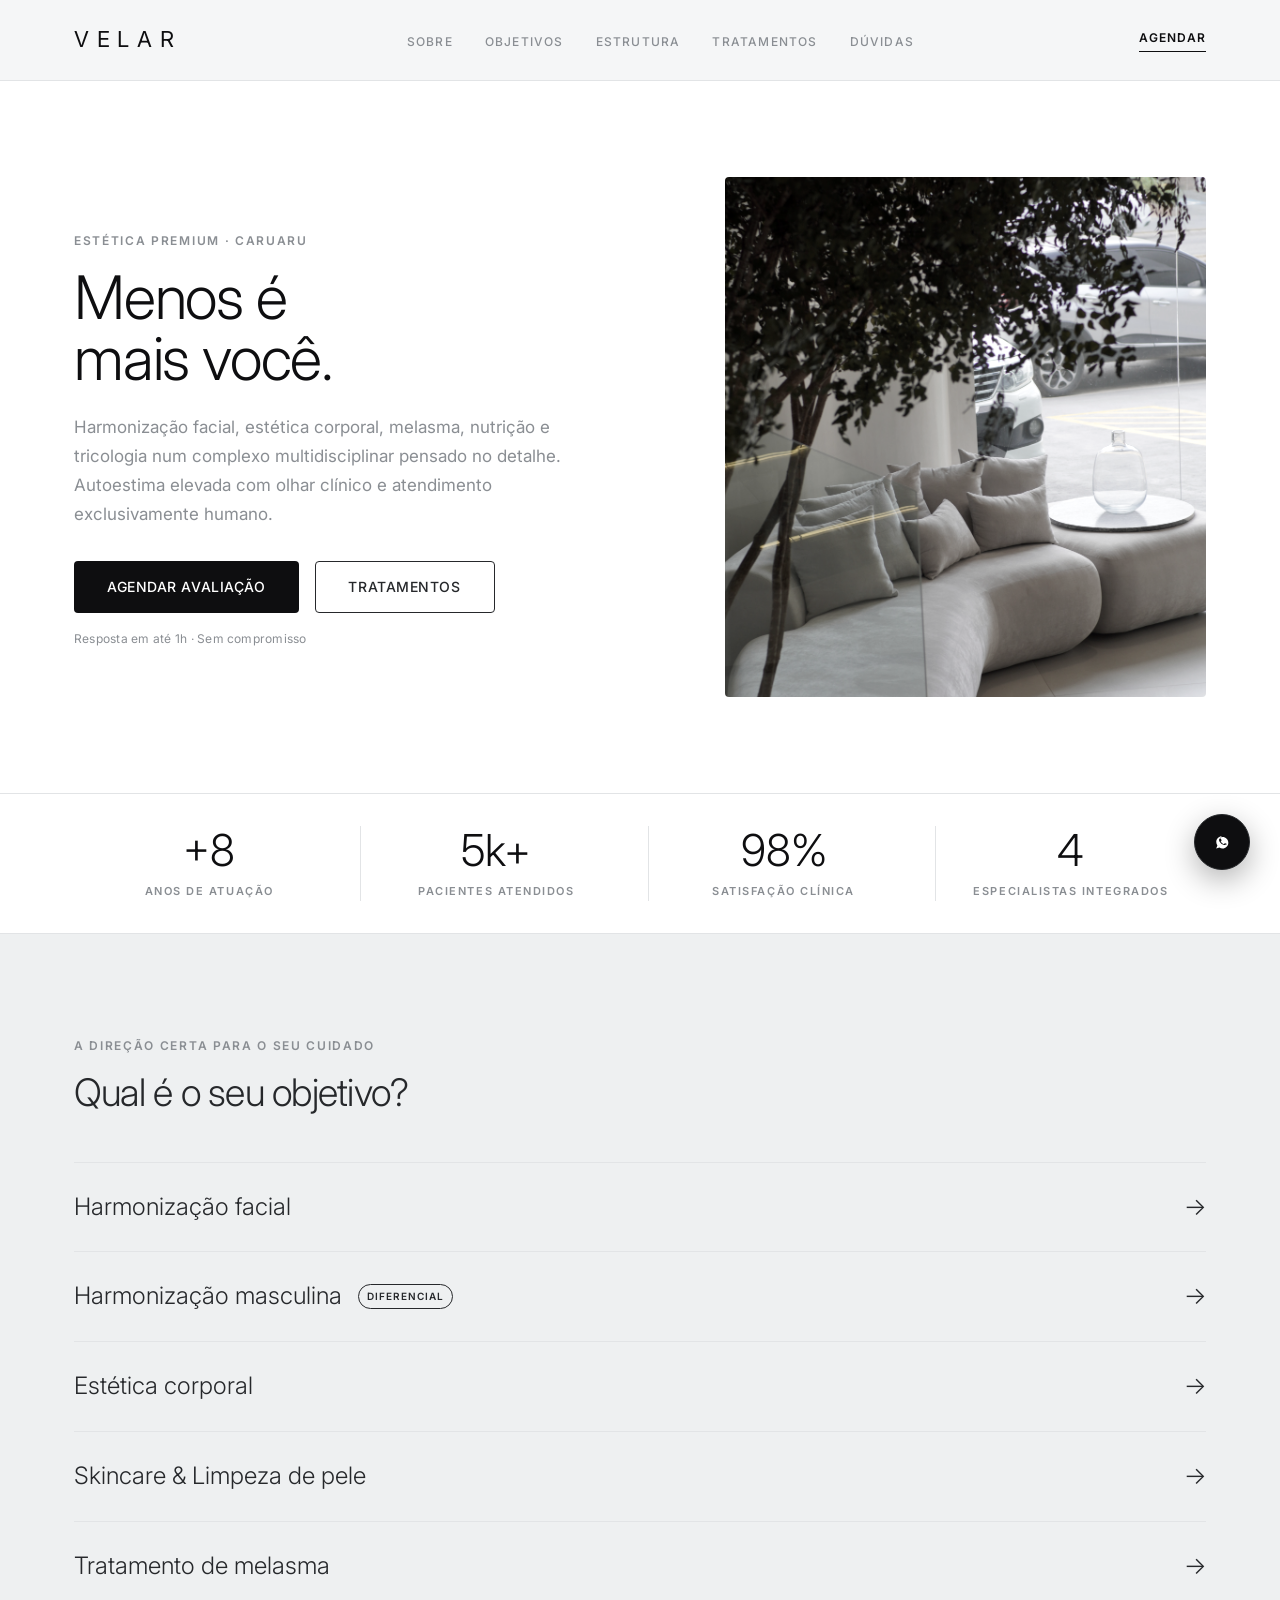
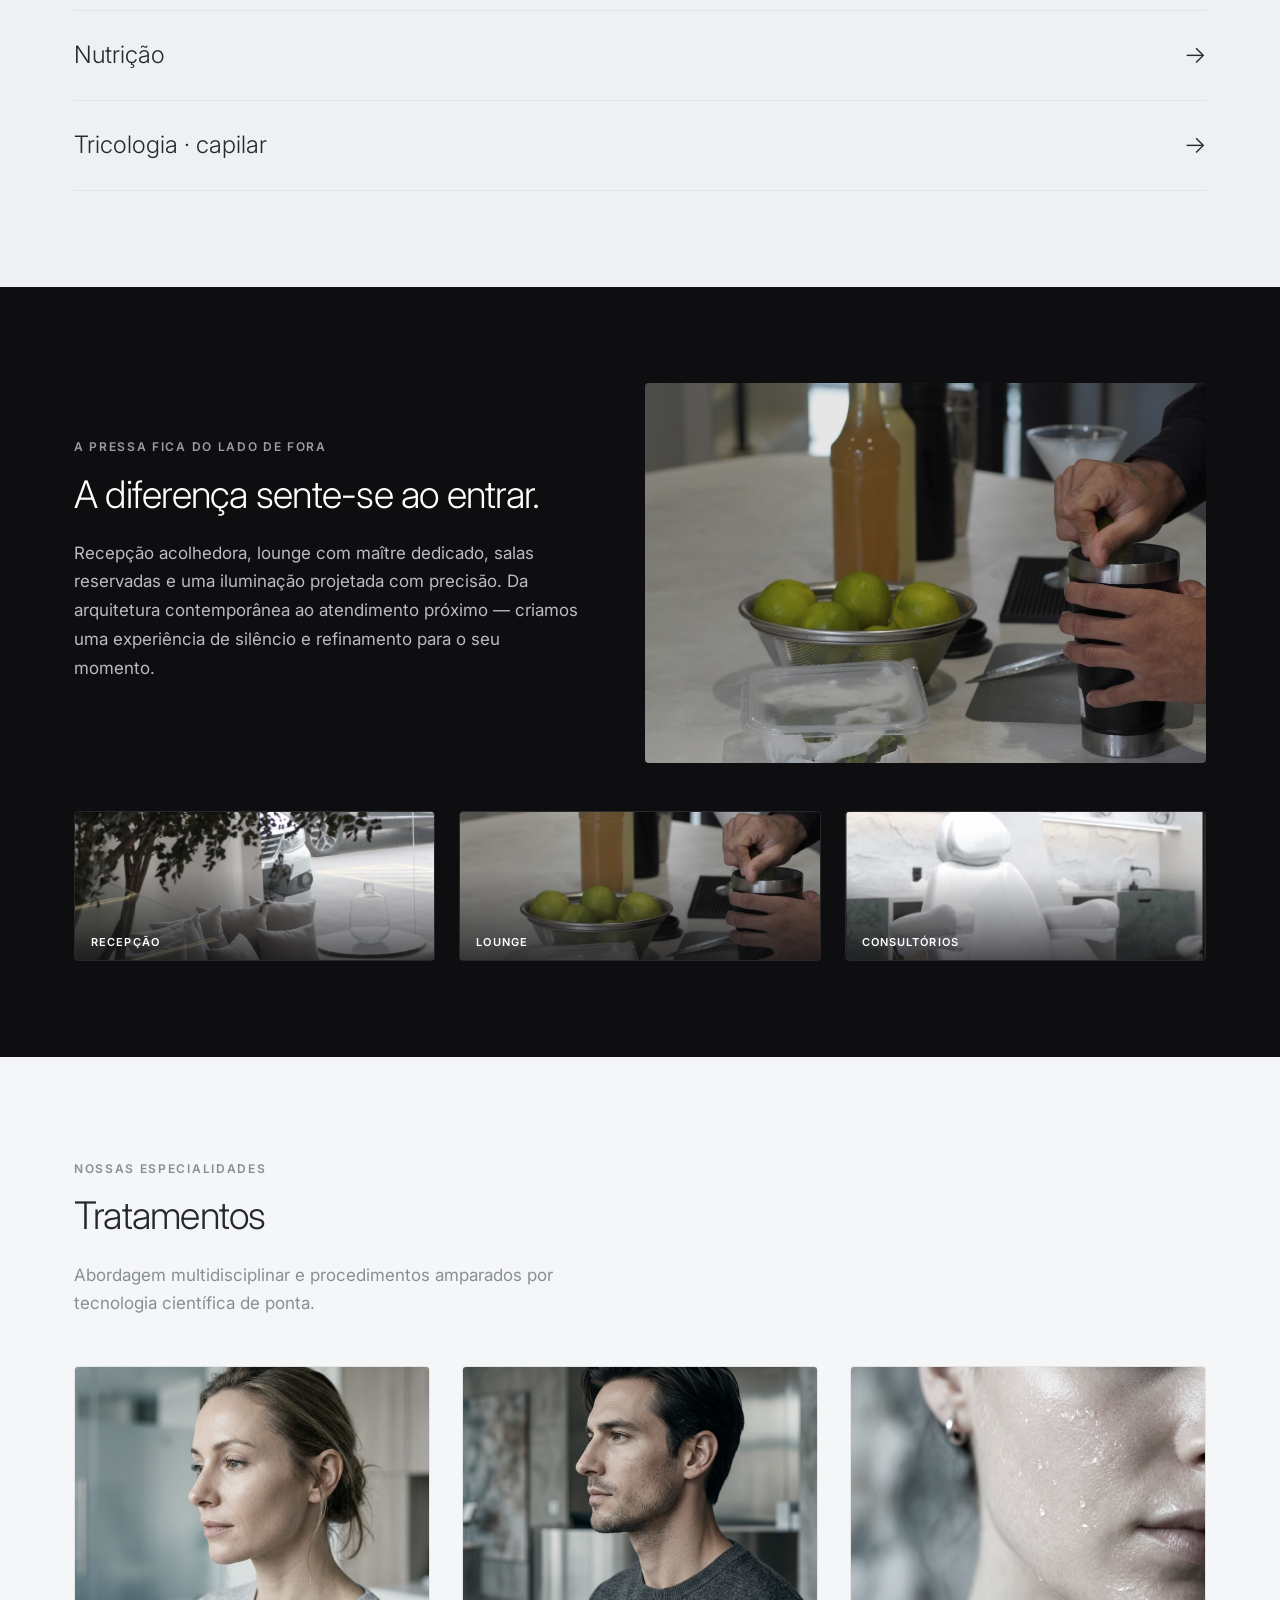
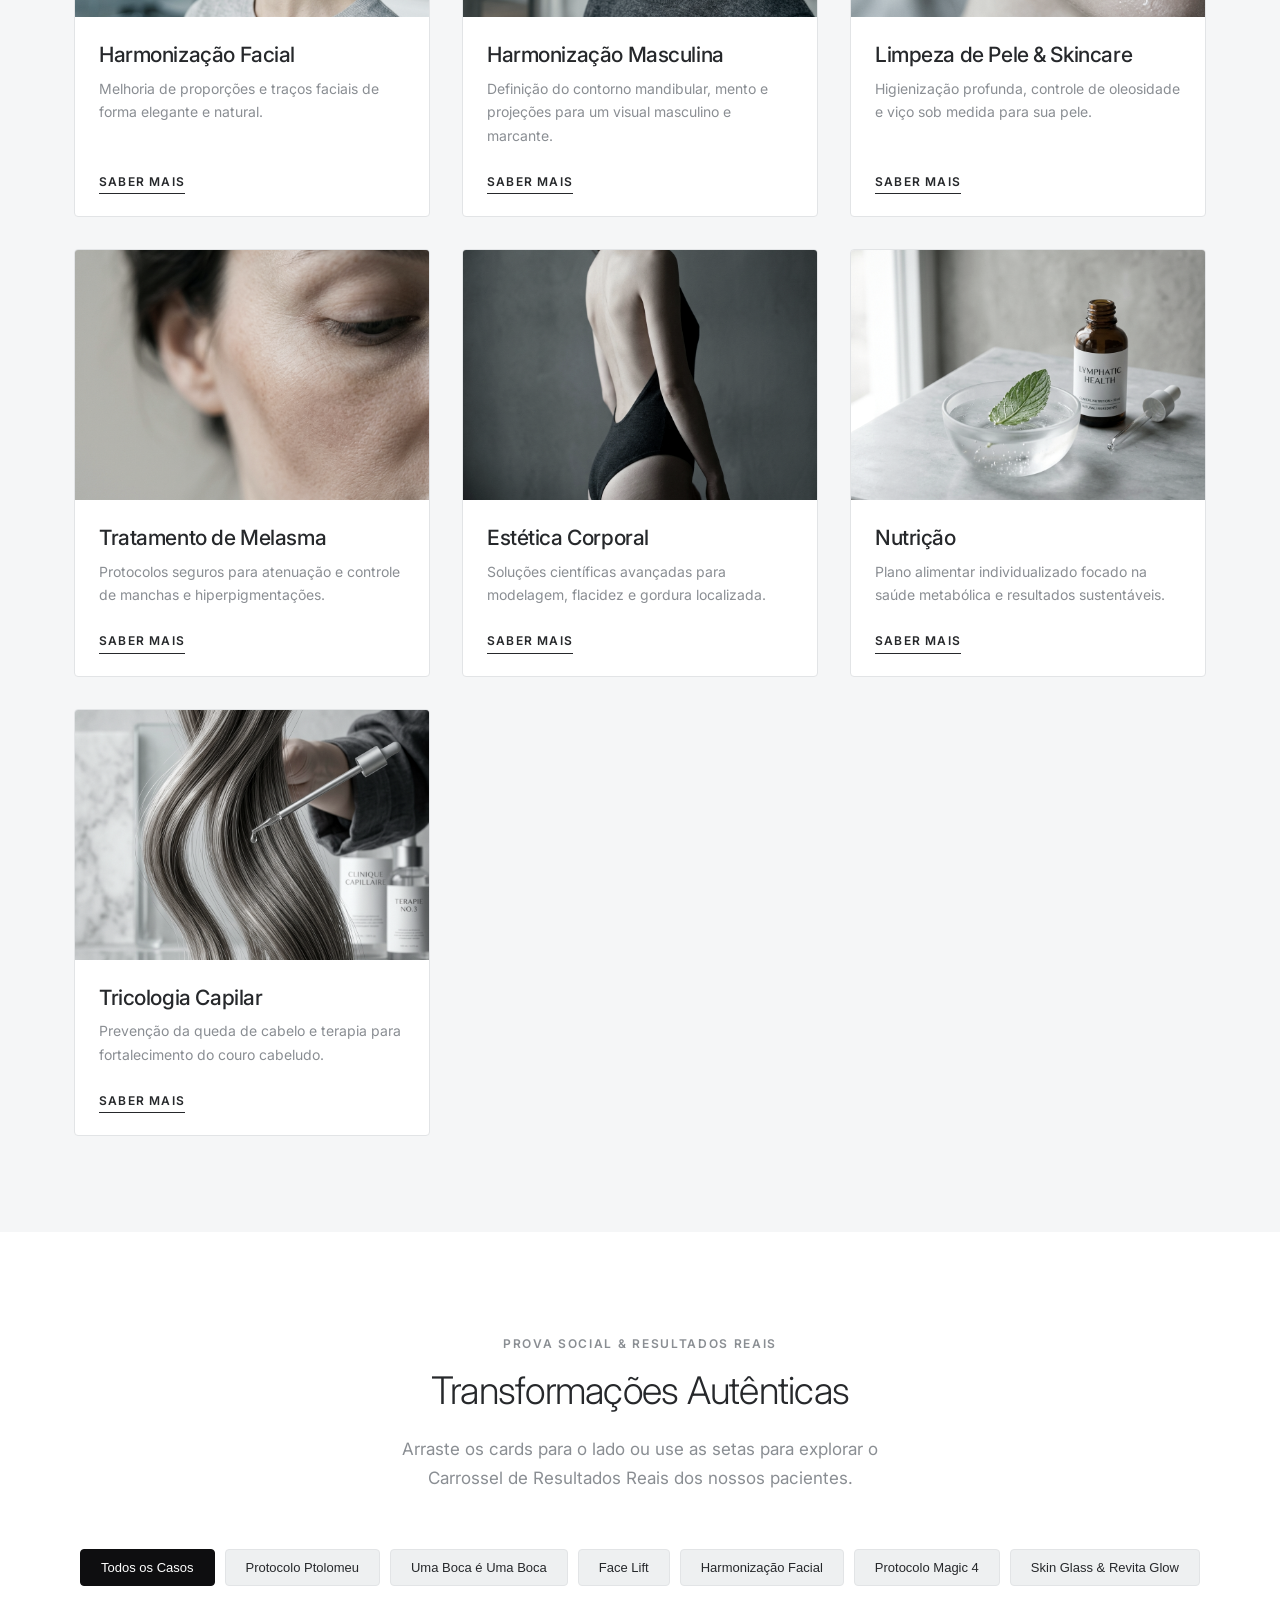
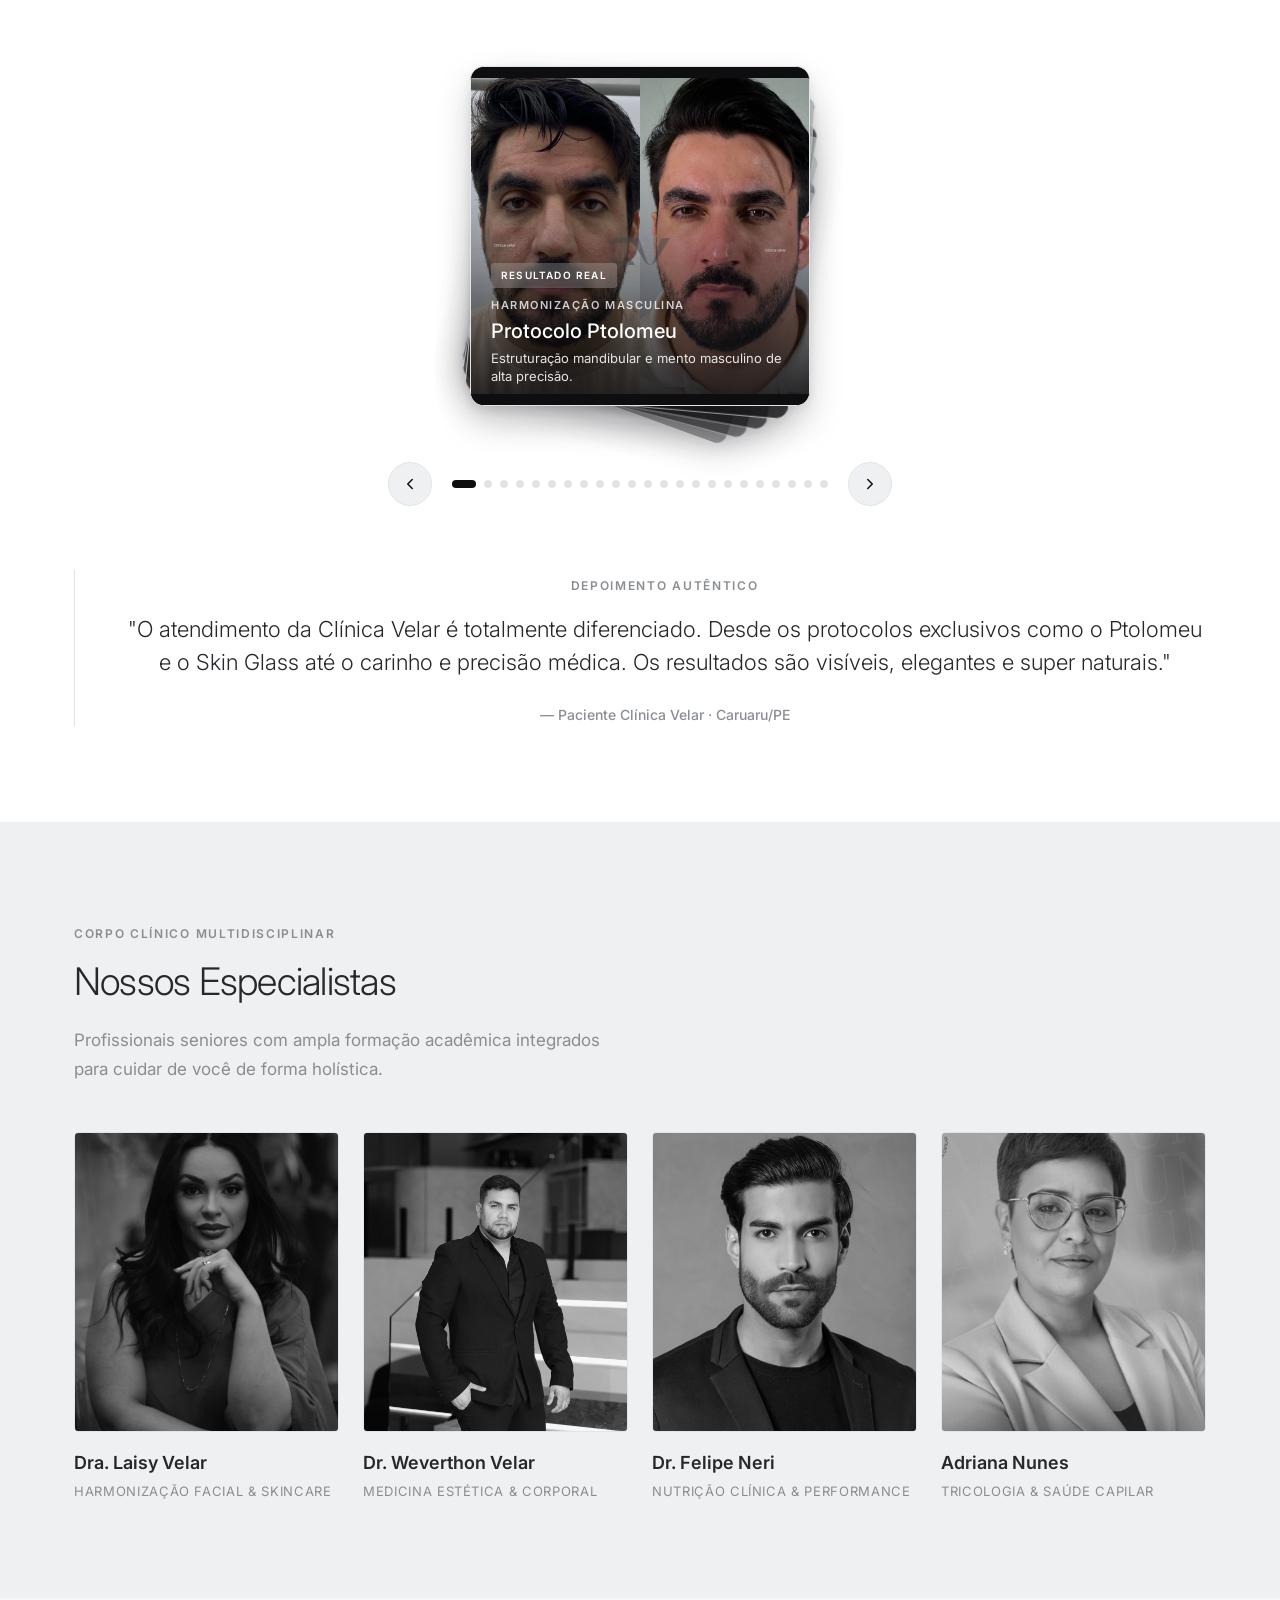
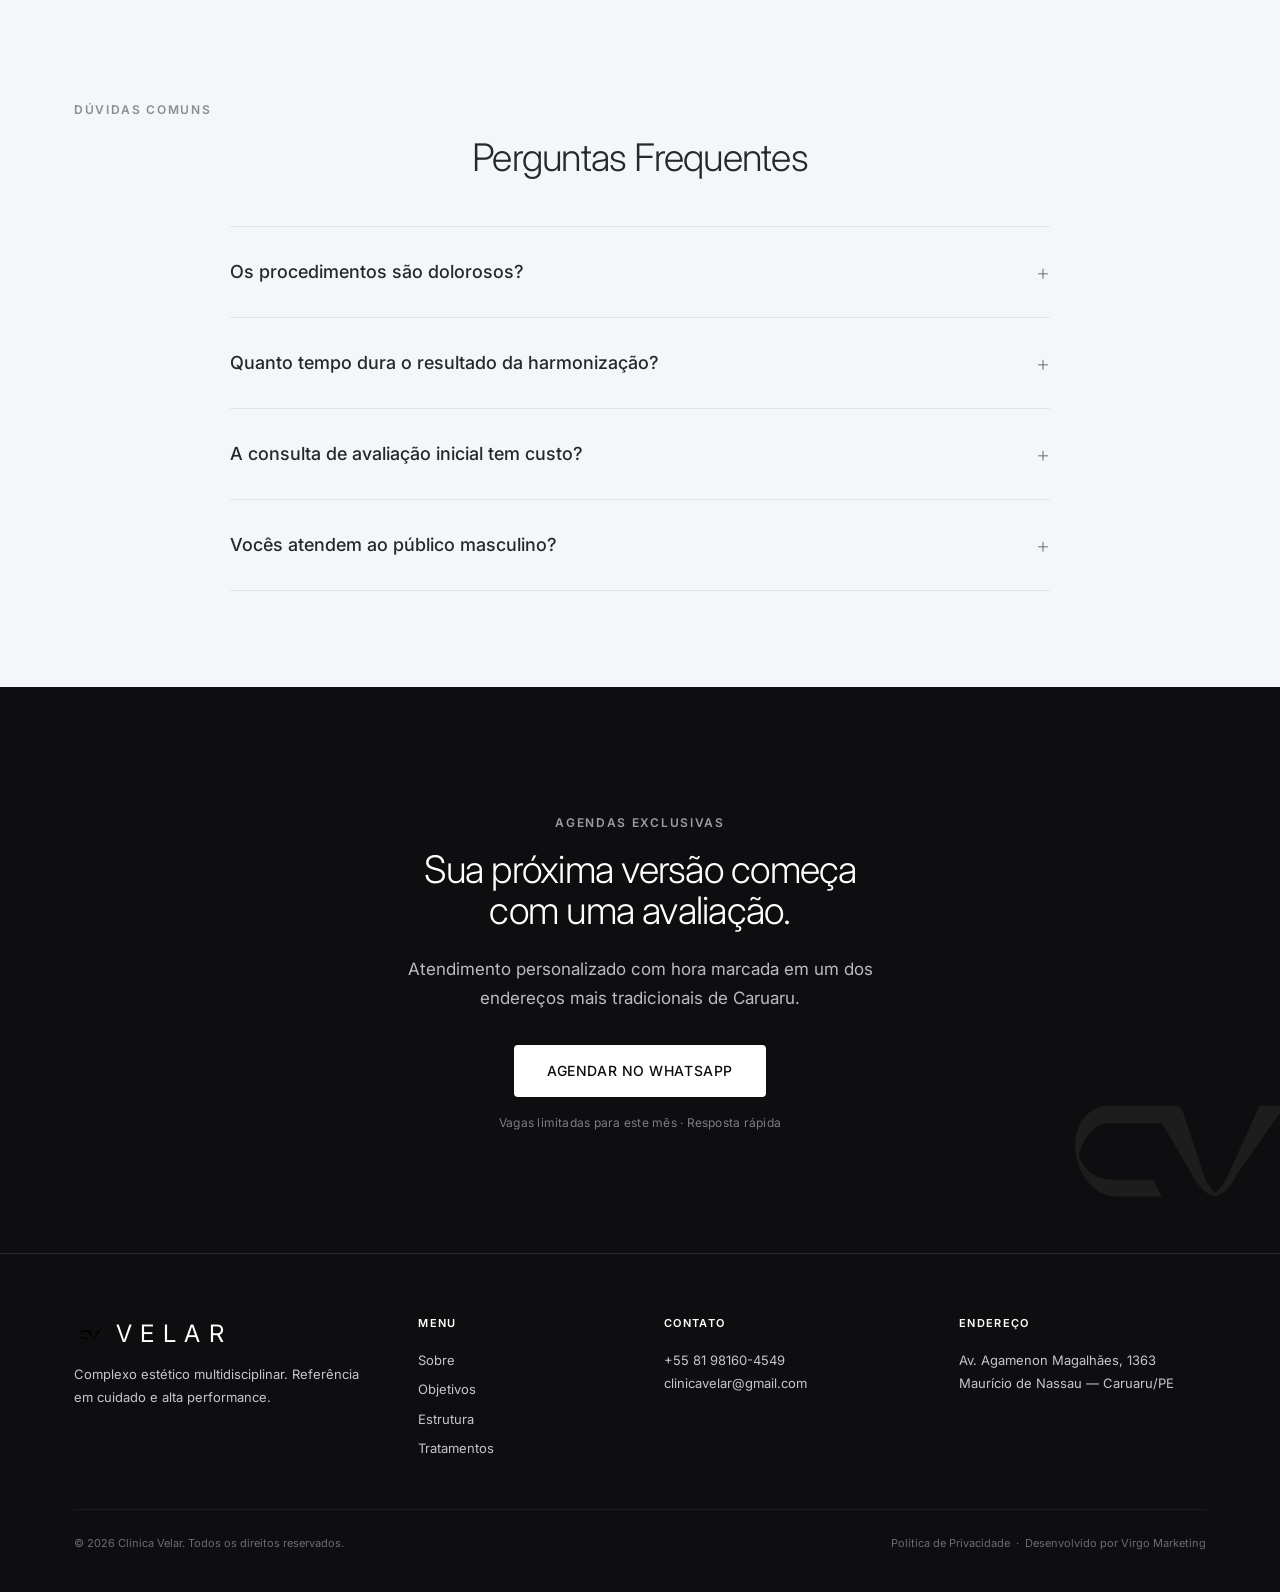
==== index.html @ a6757ad2 "feat: update Ptolomeu procedure images and descriptions Co-authored-by: Eduardo Arruda de Melo <1754" ====
<!DOCTYPE html>
<html lang="pt-BR">
<head>
  <!-- Meta Pixel Code -->
  <script>
    !function(f,b,e,v,n,t,s)
    {if(f.fbq)return;n=f.fbq=function(){n.callMethod?
    n.callMethod.apply(n,arguments):n.queue.push(arguments)};
    if(!f._fbq)f._fbq=n;n.push=n;n.loaded=!0;n.version='2.0';
    n.queue=[];t=b.createElement(e);t.async=!0;
    t.src=v;s=b.getElementsByTagName(e)[0];
    s.parentNode.insertBefore(t,s)}(window, document,'script',
    'https://connect.facebook.net/en_US/fbevents.js');
    fbq('init', '2869797063367041');
    fbq('track', 'PageView');
  </script>
  <noscript><img height="1" width="1" style="display:none"
    src="https://www.facebook.com/tr?id=2869797063367041&ev=PageView&noscript=1"
  /></noscript>
  <!-- End Meta Pixel Code -->
  <meta charset="UTF-8">
  <meta name="viewport" content="width=device-width, initial-scale=1.0">
  <link rel="icon" type="image/png" href="favicon.png">
  
  <!-- SEO Tags -->
  <title>Clínica Velar — Estética Premium em Caruaru/PE</title>
  <meta name="description" content="Complexo estético multidisciplinar de alto padrão em Caruaru. Harmonização facial e masculina, estética corporal, melasma, nutrição e tricologia com atendimento humano e exclusivo.">
  <meta name="keywords" content="Clínica Velar, estética premium Caruaru, harmonização facial Caruaru, harmonização masculina Caruaru, estética corporal, skincare, nutrição, tricologia, Laisy Velar">
  <meta name="author" content="Clínica Velar">
  
  <!-- OpenGraph Tags -->
  <meta property="og:title" content="Clínica Velar — Estética Premium em Caruaru/PE">
  <meta property="og:description" content="Harmonização facial e masculina, estética corporal, melasma, nutrição e tricologia com atendimento humano e exclusivo no coração de Caruaru.">
  <meta property="og:image" content="Assets/Espaco/recepcao.jpg">
  <meta property="og:type" content="website">
  <meta property="og:locale" content="pt_BR">
  
  <!-- Google Fonts & Icons -->
  <link rel="preconnect" href="https://fonts.googleapis.com">
  <link rel="preconnect" href="https://fonts.gstatic.com" crossorigin>
  <link href="https://fonts.googleapis.com/css2?family=Inter:wght@300;400;500;600;700&display=swap" rel="stylesheet">
  
  <!-- Design Tokens -->
  <link rel="stylesheet" href="tokens.css">
  
  <style>
    /* Reset & Base Styles */
    *, *::before, *::after {
      box-sizing: border-box;
      margin: 0;
      padding: 0;
    }
    
    html {
      scroll-behavior: smooth;
      -webkit-font-smoothing: antialiased;
      -moz-osx-font-smoothing: grayscale;
      overflow-x: hidden;
    }
    
    body {
      font-family: var(--velar-font-body);
      background-color: var(--velar-ice);
      color: var(--velar-ink);
      line-height: var(--lh-body);
      font-size: var(--fs-body);
      font-weight: var(--fw-body);
      overflow-x: hidden;
    }
    
    /* Layout Container */
    .container {
      max-width: var(--container);
      margin: 0 auto;
      padding: 0 var(--space-3);
      width: 100%;
    }
    
    /* Section Padding */
    .section {
      padding: var(--section-pad-y) 0;
      position: relative;
    }
    
    .section-dark {
      background-color: var(--velar-black);
      color: var(--velar-mist);
    }
    
    .section-mist {
      background-color: var(--velar-mist);
    }
    
    .section-white {
      background-color: var(--velar-white);
    }
    
    /* Global Elements */
    .eyebrow {
      display: inline-block;
      font-size: var(--fs-label);
      text-transform: uppercase;
      letter-spacing: var(--tracking-label);
      color: var(--velar-gray);
      font-weight: 600;
      margin-bottom: var(--space-2);
    }
    
    .section-dark .eyebrow {
      color: #9a9da0;
    }
    
    .h1, .h2, .h3 {
      font-family: var(--velar-font-display);
      font-weight: var(--fw-h1);
      letter-spacing: -0.02em;
    }
    
    .h1 {
      font-size: var(--fs-h1);
      line-height: var(--lh-h1);
      color: var(--velar-black);
      margin-bottom: var(--space-3);
    }
    
    .h2 {
      font-size: var(--fs-h2);
      line-height: var(--lh-h2);
      color: var(--velar-ink);
      margin-bottom: var(--space-3);
    }
    
    .section-dark .h2 {
      color: var(--velar-white);
    }
    
    .h3 {
      font-size: var(--fs-h3);
      line-height: var(--lh-h3);
      color: var(--velar-ink);
      font-weight: var(--fw-h3);
      margin-bottom: var(--space-1);
    }
    
    .sub {
      color: var(--velar-gray);
      font-size: var(--fs-body);
      max-width: 48ch;
      margin-bottom: var(--space-4);
    }
    
    .section-dark .sub {
      color: #b9bcc0;
    }
    
    /* Buttons */
    .btn {
      display: inline-flex;
      align-items: center;
      justify-content: center;
      padding: 15px var(--space-4);
      height: 52px;
      font-size: 14px;
      font-weight: 500;
      letter-spacing: 0.04em;
      text-transform: uppercase;
      text-decoration: none;
      border-radius: var(--radius);
      border: 1px solid transparent;
      cursor: pointer;
      transition: all var(--dur) var(--ease);
      min-width: 180px;
      max-width: 100%;
    }
    
    .btn-primary {
      background-color: var(--velar-black);
      color: var(--velar-white);
    }
    
    .btn-primary:hover {
      opacity: 0.85;
      background-color: var(--velar-ink);
    }
    
    .btn-secondary {
      background-color: transparent;
      color: var(--velar-ink);
      border-color: var(--velar-ink);
    }
    
    .btn-secondary:hover {
      background-color: var(--velar-ink);
      color: var(--velar-white);
    }
    
    .btn-dark-primary {
      background-color: var(--velar-white);
      color: var(--velar-black);
    }
    
    .btn-dark-primary:hover {
      opacity: 0.9;
    }
    
    .btn-dark-secondary {
      background-color: transparent;
      color: var(--velar-white);
      border-color: var(--velar-white);
    }
    
    .btn-dark-secondary:hover {
      background-color: var(--velar-white);
      color: var(--velar-black);
    }
    
    .btn-group {
      display: flex;
      flex-wrap: wrap;
      gap: var(--space-2);
      margin-bottom: var(--space-2);
    }
    
    .microcopy {
      font-size: 12px;
      color: var(--velar-gray);
      letter-spacing: 0.02em;
    }
    
    .section-dark .microcopy {
      color: #7b7e82;
    }
    
    /* Header Sticky */
    header {
      position: sticky;
      top: 0;
      width: 100%;
      background-color: rgba(245, 246, 247, 0.85);
      backdrop-filter: blur(10px);
      border-bottom: 1px solid var(--velar-line);
      z-index: 100;
      transition: all var(--dur) var(--ease);
    }
    
    .header-container {
      display: flex;
      align-items: center;
      justify-content: space-between;
      height: 80px;
    }
    
    .logo {
      font-family: var(--velar-font-display);
      color: var(--velar-black);
      font-size: 22px;
      font-weight: 400;
      letter-spacing: 0.35em;
      text-decoration: none;
      transition: opacity var(--dur) var(--ease);
    }
    
    .logo:hover {
      opacity: 0.7;
    }
    
    .nav-menu {
      display: flex;
      list-style: none;
      gap: var(--space-4);
    }
    
    .nav-link {
      color: var(--velar-gray);
      text-decoration: none;
      font-size: 12px;
      text-transform: uppercase;
      letter-spacing: 0.1em;
      font-weight: 500;
      transition: color var(--dur) var(--ease);
      position: relative;
      padding: var(--space-1) 0;
    }
    
    .nav-link::after {
      content: '';
      position: absolute;
      bottom: 0;
      left: 0;
      width: 0;
      height: 1px;
      background-color: var(--velar-black);
      transition: width var(--dur) var(--ease);
    }
    
    .nav-link:hover {
      color: var(--velar-black);
    }
    
    .nav-link:hover::after {
      width: 100%;
    }
    
    .header-cta {
      font-size: 12px;
      text-transform: uppercase;
      letter-spacing: 0.08em;
      color: var(--velar-black);
      text-decoration: none;
      border-bottom: 1px solid var(--velar-black);
      padding-bottom: 2px;
      font-weight: 600;
      transition: opacity var(--dur) var(--ease);
    }
    
    .header-cta:hover {
      opacity: 0.7;
    }
    
    /* Burger Button */
    .burger {
      display: none;
      background: none;
      border: none;
      cursor: pointer;
      width: 24px;
      height: 24px;
      position: relative;
      z-index: 101;
    }
    
    .burger-line {
      display: block;
      width: 24px;
      height: 1px;
      background-color: var(--velar-black);
      margin-bottom: 6px;
      transition: all var(--dur) var(--ease);
    }
    
    .burger-line:last-child {
      margin-bottom: 0;
    }
    
    /* Mobile Overlay Menu */
    .mobile-nav {
      position: fixed;
      top: 0;
      right: -100%;
      width: 100%;
      height: 100vh;
      background-color: var(--velar-white);
      z-index: 99;
      display: flex;
      flex-direction: column;
      justify-content: center;
      align-items: center;
      gap: var(--space-4);
      transition: right var(--dur) var(--ease);
      list-style: none;
    }
    
    .mobile-nav.active {
      right: 0;
    }
    
    .mobile-nav .nav-link {
      font-size: 20px;
      color: var(--velar-ink);
    }
    
    /* Hero Section */
    .hero-grid {
      display: grid;
      grid-template-columns: 1.1fr 0.9fr;
      gap: var(--space-6);
      align-items: center;
    }
    
    .hero-image-container {
      position: relative;
      width: 100%;
      height: 520px;
      overflow: hidden;
      border-radius: var(--radius);
    }
    
    .hero-image {
      width: 100%;
      height: 100%;
      object-fit: cover;
      filter: grayscale(40%) contrast(105%);
      transition: transform var(--dur) var(--ease);
    }
    
    .hero-image-container:hover .hero-image {
      transform: scale(1.02);
    }
    
    /* Trust Bar Section */
    .trust-bar {
      padding: var(--space-4) 0;
      border-top: 1px solid var(--velar-line);
      border-bottom: 1px solid var(--velar-line);
    }
    
    .trust-grid {
      display: flex;
      justify-content: space-between;
      align-items: center;
      gap: var(--space-2);
    }
    
    .trust-item {
      flex: 1;
      text-align: center;
      border-left: 1px solid var(--velar-line);
    }
    
    .trust-item:first-child {
      border-left: none;
    }
    
    .trust-number {
      font-family: var(--velar-font-display);
      font-size: 44px;
      font-weight: 300;
      color: var(--velar-black);
      line-height: 1.1;
    }
    
    .trust-label {
      font-size: 11px;
      color: var(--velar-gray);
      text-transform: uppercase;
      letter-spacing: var(--tracking-label);
      margin-top: var(--space-1);
      font-weight: 600;
    }
    
    /* Objectives Section ("Qual é o seu objetivo?") */
    .obj-list {
      margin-top: var(--space-5);
      border-top: 1px solid var(--velar-line);
    }
    
    .obj-item {
      display: flex;
      justify-content: space-between;
      align-items: center;
      padding: var(--space-3) 0;
      border-bottom: 1px solid var(--velar-line);
      text-decoration: none;
      color: var(--velar-ink);
      transition: all var(--dur) var(--ease);
    }
    
    .obj-item:hover {
      padding-left: var(--space-2);
      background-color: rgba(238, 240, 241, 0.4);
    }
    
    .obj-name {
      font-family: var(--velar-font-display);
      font-size: 24px;
      font-weight: 300;
      display: flex;
      align-items: center;
    }
    
    .obj-badge {
      font-family: var(--velar-font-body);
      font-size: 10px;
      font-weight: 600;
      text-transform: uppercase;
      letter-spacing: 0.1em;
      border: 1px solid var(--velar-ink);
      color: var(--velar-ink);
      padding: 3px 8px;
      margin-left: var(--space-2);
      border-radius: 20px;
    }
    
    .obj-arrow {
      font-size: 24px;
      font-weight: 300;
      transition: transform var(--dur) var(--ease);
    }
    
    .obj-item:hover .obj-arrow {
      transform: translateX(10px);
    }
    
    /* Experiência Velar (Dark Section) */
    .exp-grid {
      display: grid;
      grid-template-columns: 0.95fr 1.05fr;
      gap: var(--space-6);
      align-items: center;
      margin-bottom: var(--space-5);
    }
    
    .exp-video-wrapper {
      position: relative;
      width: 100%;
      height: 380px;
      overflow: hidden;
      border-radius: var(--radius);
      background-color: #1a1a1c;
    }
    
    .exp-video {
      width: 100%;
      height: 100%;
      object-fit: cover;
      filter: grayscale(20%) brightness(90%);
    }
    
    .exp-thumbs {
      display: grid;
      grid-template-columns: repeat(3, 1fr);
      gap: var(--space-3);
    }
    
    .exp-thumb-card {
      position: relative;
      height: 150px;
      overflow: hidden;
      border-radius: var(--radius);
      border: 1px solid #26282b;
    }
    
    .exp-thumb-img {
      width: 100%;
      height: 100%;
      object-fit: cover;
      filter: grayscale(40%);
      transition: all var(--dur) var(--ease);
    }
    
    .exp-thumb-card:hover .exp-thumb-img {
      filter: grayscale(0%);
      transform: scale(1.05);
    }
    
    .exp-thumb-title {
      position: absolute;
      bottom: var(--space-1);
      left: var(--space-2);
      font-size: 11px;
      color: var(--velar-white);
      text-transform: uppercase;
      letter-spacing: 0.1em;
      font-weight: 600;
      z-index: 2;
    }
    
    .exp-thumb-card::after {
      content: '';
      position: absolute;
      top: 0;
      left: 0;
      width: 100%;
      height: 100%;
      background: linear-gradient(to top, rgba(14, 14, 16, 0.7) 0%, rgba(14, 14, 16, 0) 60%);
      z-index: 1;
    }
    
    /* Tratamentos Section */
    .treat-grid {
      display: grid;
      grid-template-columns: repeat(3, 1fr);
      gap: var(--space-4);
      margin-top: var(--space-5);
    }
    
    .treat-card {
      background-color: var(--velar-white);
      border: 1px solid var(--velar-line);
      border-radius: var(--radius);
      overflow: hidden;
      display: flex;
      flex-direction: column;
      transition: all var(--dur) var(--ease);
    }
    
    .treat-card:hover {
      transform: translateY(-4px);
      border-color: var(--velar-gray);
      box-shadow: 0 10px 30px rgba(14, 14, 16, 0.03);
    }
    
    .treat-img-wrapper {
      height: 250px;
      overflow: hidden;
      position: relative;
    }
    
    .treat-img {
      width: 100%;
      height: 100%;
      object-fit: cover;
      filter: grayscale(30%) contrast(102%);
      transition: transform var(--dur) var(--ease);
    }
    
    .treat-card:hover .treat-img {
      transform: scale(1.03);
    }
    
    .treat-info {
      padding: var(--space-3);
      display: flex;
      flex-direction: column;
      flex-grow: 1;
    }
    
    .treat-desc {
      font-size: 14px;
      color: var(--velar-gray);
      margin-bottom: var(--space-3);
      flex-grow: 1;
    }
    
    .treat-link {
      font-size: 12px;
      text-transform: uppercase;
      letter-spacing: 0.1em;
      color: var(--velar-ink);
      font-weight: 600;
      text-decoration: none;
      display: inline-flex;
      align-items: center;
      width: fit-content;
      position: relative;
    }
    
    .treat-link::after {
      content: '';
      position: absolute;
      bottom: -2px;
      left: 0;
      width: 100%;
      height: 1px;
      background-color: var(--velar-ink);
      transition: width var(--dur) var(--ease);
    }
    
    .treat-link:hover::after {
      width: 0;
    }
    
    /* Resultados & Prova Section */
    .results-grid {
      display: grid;
      grid-template-columns: 1fr 1fr;
      gap: var(--space-6);
      align-items: center;
    }
    
    .results-comparison {
      display: grid;
      grid-template-columns: 1fr 1fr;
      gap: var(--space-2);
    }
    
    .comparison-box {
      border-radius: var(--radius);
      overflow: hidden;
      height: 280px;
      position: relative;
      border: 1px solid var(--velar-line);
    }
    
    .comparison-img {
      width: 100%;
      height: 100%;
      object-fit: cover;
      filter: grayscale(20%);
    }
    
    .comparison-label {
      position: absolute;
      top: var(--space-2);
      left: var(--space-2);
      background-color: rgba(14, 14, 16, 0.8);
      color: var(--velar-white);
      font-size: 10px;
      font-weight: 600;
      text-transform: uppercase;
      letter-spacing: 0.1em;
      padding: 4px 10px;
      border-radius: 20px;
    }
    
    .testimonial-box {
      border-left: 1px solid var(--velar-line);
      padding-left: var(--space-5);
    }
    
    .quote-text {
      font-family: var(--velar-font-display);
      font-size: 22px;
      font-weight: 300;
      line-height: 1.5;
      color: var(--velar-ink);
      margin-bottom: var(--space-3);
      position: relative;
    }
    
    .quote-author {
      font-size: 14px;
      color: var(--velar-gray);
      font-weight: 500;
    }
    
    /* Equipe Section */
    .team-grid {
      display: grid;
      grid-template-columns: repeat(4, 1fr);
      gap: var(--space-3);
      margin-top: var(--space-5);
    }
    
    .team-card {
      background-color: transparent;
      border-radius: var(--radius);
      overflow: hidden;
      display: flex;
      flex-direction: column;
    }
    
    .team-img-wrapper {
      height: 300px;
      overflow: hidden;
      border-radius: var(--radius);
      border: 1px solid var(--velar-line);
    }
    
    .team-img {
      width: 100%;
      height: 100%;
      object-fit: cover;
      filter: grayscale(100%);
      transition: all var(--dur) var(--ease);
    }
    
    .team-card:hover .team-img {
      filter: grayscale(0%);
      transform: scale(1.02);
    }
    
    .team-name {
      font-family: var(--velar-font-body);
      font-size: 18px;
      font-weight: 600;
      margin-top: var(--space-2);
      margin-bottom: 2px;
      color: var(--velar-ink);
    }
    
    .team-role {
      font-size: 13px;
      color: var(--velar-gray);
      text-transform: uppercase;
      letter-spacing: 0.05em;
    }
    
    /* FAQ Section */
    .faq-container {
      margin-top: var(--space-5);
      max-width: 820px;
      margin-left: auto;
      margin-right: auto;
    }
    
    .faq-item {
      border-top: 1px solid var(--velar-line);
      padding: var(--space-3) 0;
    }
    
    .faq-item:last-child {
      border-bottom: 1px solid var(--velar-line);
    }
    
    .faq-trigger {
      display: flex;
      justify-content: space-between;
      align-items: center;
      width: 100%;
      background: none;
      border: none;
      text-align: left;
      font-family: var(--velar-font-body);
      font-size: 18px;
      font-weight: 500;
      color: var(--velar-ink);
      cursor: pointer;
      padding: var(--space-1) 0;
    }
    
    .faq-icon {
      font-size: 22px;
      font-weight: 300;
      color: var(--velar-gray);
      transition: transform var(--dur) var(--ease);
    }
    
    .faq-content {
      max-height: 0;
      overflow: hidden;
      transition: max-height var(--dur) var(--ease);
    }
    
    .faq-content p {
      padding-top: var(--space-2);
      padding-bottom: var(--space-1);
      font-size: 15px;
      color: var(--velar-gray);
      line-height: 1.6;
    }
    
    .faq-item.active .faq-content {
      max-height: 200px; /* Suficiente para o texto */
    }
    
    .faq-item.active .faq-icon {
      transform: rotate(45deg);
    }
    
    /* Final CTA Section */
    .cta-final {
      text-align: center;
      padding: 120px 0;
    }
    
    .cta-final .h2 {
      max-width: 20ch;
      margin-left: auto;
      margin-right: auto;
    }
    
    .cta-final .sub {
      margin-left: auto;
      margin-right: auto;
      margin-bottom: var(--space-4);
    }
    
    /* Footer Section */
    footer {
      background-color: var(--velar-black);
      color: #9a9da0;
      border-top: 1px solid #26282b;
      padding: 60px 0 40px;
    }
    
    .footer-grid {
      display: grid;
      grid-template-columns: 1.2fr 0.8fr 1fr 1fr;
      gap: var(--space-5);
      margin-bottom: var(--space-5);
    }
    
    .footer-col h5 {
      color: var(--velar-white);
      font-size: 11px;
      text-transform: uppercase;
      letter-spacing: 0.12em;
      margin-bottom: var(--space-2);
      font-weight: 600;
    }
    
    .footer-col p {
      font-size: 13px;
      line-height: 1.8;
      color: #c4c7ca;
    }
    
    .footer-logo {
      color: var(--velar-white);
      font-size: 24px;
      letter-spacing: 0.35em;
      text-decoration: none;
      display: flex;
      align-items: center;
      gap: 10px;
      margin-bottom: var(--space-1);
    }

    .footer-logo .velar-symbol {
      width: 32px;
      height: 32px;
      flex-shrink: 0;
      opacity: 0.9;
    }

    .cta-final {
      position: relative;
      overflow: hidden;
    }

    .cta-symbol-bg {
      position: absolute;
      right: -60px;
      bottom: -60px;
      width: 320px;
      height: 320px;
      opacity: 0.06;
      pointer-events: none;
      user-select: none;
    }

    @media (max-width: 600px) {
      .cta-symbol-bg {
        width: 200px;
        height: 200px;
        right: -40px;
        bottom: -40px;
      }
    }
    
    .footer-bottom {
      border-top: 1px solid #1c1d1f;
      padding-top: var(--space-3);
      display: flex;
      justify-content: space-between;
      align-items: center;
      font-size: 11px;
      color: #6a6d71;
    }
    
    /* Floating WhatsApp Button */
    .wa-float {
      position: fixed;
      right: 30px;
      bottom: 30px;
      width: 56px;
      height: 56px;
      background-color: var(--velar-black);
      color: var(--velar-white);
      border-radius: 50%;
      display: flex;
      align-items: center;
      justify-content: center;
      text-decoration: none;
      box-shadow: 0 10px 30px rgba(0, 0, 0, 0.3);
      z-index: 90;
      transition: all var(--dur) var(--ease);
      border: 1px solid #26282b;
    }
    
    .wa-float:hover {
      transform: translateY(-5px);
      background-color: #26282b;
    }
    
    .wa-float svg {
      width: 24px;
      height: 24px;
      fill: currentColor;
    }
    
    /* Responsive Media Queries */
    @media (max-width: 992px) {
      .hero-grid {
        grid-template-columns: 1fr;
        gap: var(--space-4);
      }
      .hero-image-container {
        height: 380px;
      }
      .treat-grid {
        grid-template-columns: repeat(2, 1fr);
      }
      .team-grid {
        grid-template-columns: repeat(2, 1fr);
      }
      .footer-grid {
        grid-template-columns: repeat(2, 1fr);
      }
    }
    
    @media (max-width: 768px) {
      .nav-menu, .header-cta {
        display: none;
      }
      
      .burger {
        display: block;
      }
      
      .header-container {
        height: 70px;
      }
      
      .trust-grid {
        flex-wrap: wrap;
        gap: var(--space-3) 0;
      }
      
      .trust-item {
        flex: none;
        width: 50%;
      }
      
      .trust-item:nth-child(2n+1) {
        border-left: none;
      }
      
      .obj-name {
        font-size: 18px;
      }
      
      .exp-grid {
        grid-template-columns: 1fr;
        gap: var(--space-4);
      }
      
      .exp-video-wrapper {
        height: 280px;
      }
      
      .treat-grid {
        grid-template-columns: 1fr;
      }
      
      .results-grid {
        grid-template-columns: 1fr;
        gap: var(--space-5);
      }
      
      .testimonial-box {
        border-left: none;
        border-top: 1px solid var(--velar-line);
        padding-left: 0;
        padding-top: var(--space-4);
      }
      
      .team-grid {
        grid-template-columns: 1fr;
      }
      
      .footer-grid {
        grid-template-columns: 1fr;
        gap: var(--space-4);
      }
      
      .footer-bottom {
        flex-direction: column;
        gap: var(--space-2);
        text-align: center;
      }

      /* Deck carousel mobile */
      .result-filter-bar {
        gap: 8px;
      }

      .result-filter-btn {
        padding: 8px 14px;
        font-size: 12px;
      }

      .btn-group {
        flex-direction: column;
        align-items: stretch;
      }

      .btn {
        min-width: unset;
        width: 100%;
        text-align: center;
      }
    }
  </style>

  <!-- Google tag (gtag.js) -->
  <script async src="https://www.googletagmanager.com/gtag/js?id=AW-18052134819"></script>
  <script>
    window.dataLayer = window.dataLayer || [];
    function gtag(){dataLayer.push(arguments);}
    gtag('js', new Date());
    gtag('config', 'AW-18052134819');
  </script>

  <!-- Conversão: clique em qualquer link do WhatsApp -->
  <script>
    document.addEventListener('click', function (e) {
      var link = e.target.closest('a[href*="wa.me"]');
      if (link) {
        gtag('event', 'conversion', {
          'send_to': 'AW-18052134819/zp0jCLnZmtQcEKPv9p9D'
        });
      }
    });
  </script>
</head>
<body>

  <!-- HEADER -->
  <header>
    <div class="container header-container">
      <a href="#" class="logo">VELAR</a>
      
      <ul class="nav-menu">
        <li><a href="#sobre" class="nav-link">Sobre</a></li>
        <li><a href="#objetivos" class="nav-link">Objetivos</a></li>
        <li><a href="#experiencia" class="nav-link">Estrutura</a></li>
        <li><a href="#tratamentos" class="nav-link">Tratamentos</a></li>
        <li><a href="#faq" class="nav-link">Dúvidas</a></li>
      </ul>
      
      <a href="https://wa.me/5581981604549?text=Ol%C3%A1!%20Quero%20agendar%20uma%20avalia%C3%A7%C3%A3o%20geral" target="_blank" class="header-cta" id="header-cta-btn">Agendar</a>
      
      <button class="burger" aria-label="Menu" id="burger-btn">
        <span class="burger-line"></span>
        <span class="burger-line"></span>
        <span class="burger-line"></span>
      </button>
    </div>
  </header>
  
  <!-- MOBILE NAV OVERLAY -->
  <ul class="mobile-nav" id="mobile-nav-menu">
    <li><a href="#sobre" class="nav-link">Sobre</a></li>
    <li><a href="#objetivos" class="nav-link">Objetivos</a></li>
    <li><a href="#experiencia" class="nav-link">Estrutura</a></li>
    <li><a href="#tratamentos" class="nav-link">Tratamentos</a></li>
    <li><a href="#faq" class="nav-link">Dúvidas</a></li>
    <li><a href="https://wa.me/5581981604549?text=Ol%C3%A1!%20Quero%20agendar%20uma%20avalia%C3%A7%C3%A3o%20geral" target="_blank" class="btn btn-primary" style="margin-top: 20px;">Agendar Avaliação</a></li>
  </ul>

  <!-- 1. HERO -->
  <section class="section section-white" id="sobre">
    <div class="container hero-grid">
      <div>
        <span class="eyebrow">Estética Premium · Caruaru</span>
        <h1 class="h1">Menos é<br>mais você.</h1>
        <p class="sub">Harmonização facial, estética corporal, melasma, nutrição e tricologia num complexo multidisciplinar pensado no detalhe. Autoestima elevada com olhar clínico e atendimento exclusivamente humano.</p>
        
        <div class="btn-group">
          <a href="https://wa.me/5581981604549?text=Ol%C3%A1!%20Quero%20agendar%20uma%20avalia%C3%A7%C3%A3o%20na%20Cl%C3%ADnica%20Velar" target="_blank" class="btn btn-primary" id="hero-primary-cta">Agendar Avaliação</a>
          <a href="#tratamentos" class="btn btn-secondary">Tratamentos</a>
        </div>
        <div class="microcopy">Resposta em até 1h · Sem compromisso</div>
      </div>
      
      <div class="hero-image-container">
        <img src="Assets/Espaco/recepcao.jpg" alt="Recepção sofisticada da Clínica Velar com iluminação suave e design minimalista" class="hero-image" loading="eager">
      </div>
    </div>
  </section>

  <!-- 2. TRUST BAR -->
  <section class="trust-bar section-white">
    <div class="container trust-grid">
      <div class="trust-item">
        <div class="trust-number">+8</div>
        <div class="trust-label">Anos de atuação</div>
      </div>
      <div class="trust-item">
        <div class="trust-number">5k+</div>
        <div class="trust-label">Pacientes atendidos</div>
      </div>
      <div class="trust-item">
        <div class="trust-number">98%</div>
        <div class="trust-label">Satisfação clínica</div>
      </div>
      <div class="trust-item">
        <div class="trust-number">4</div>
        <div class="trust-label">Especialistas integrados</div>
      </div>
    </div>
  </section>

  <!-- 3. OBJETIVOS (LISTA INTERATIVA) -->
  <section class="section section-mist" id="objetivos">
    <div class="container">
      <span class="eyebrow">A direção certa para o seu cuidado</span>
      <h2 class="h2">Qual é o seu objetivo?</h2>
      
      <div class="obj-list">
        <a href="harmonizacao-facial.html" class="obj-item" id="obj-fac">
          <span class="obj-name">Harmonização facial</span>
          <span class="obj-arrow">→</span>
        </a>
        
        <a href="harmonizacao-facial-masculina.html" class="obj-item" id="obj-masc">
          <span class="obj-name">Harmonização masculina <span class="obj-badge">Diferencial</span></span>
          <span class="obj-arrow">→</span>
        </a>
        
        <a href="estetica-corporal.html" class="obj-item" id="obj-corp">
          <span class="obj-name">Estética corporal</span>
          <span class="obj-arrow">→</span>
        </a>
        
        <a href="skincare-limpeza-de-pele.html" class="obj-item" id="obj-skin">
          <span class="obj-name">Skincare & Limpeza de pele</span>
          <span class="obj-arrow">→</span>
        </a>

        <a href="tratamento-de-melasma.html" class="obj-item" id="obj-melasma">
          <span class="obj-name">Tratamento de melasma</span>
          <span class="obj-arrow">→</span>
        </a>
        
        <a href="nutricao.html" class="obj-item" id="obj-nutr">
          <span class="obj-name">Nutrição</span>
          <span class="obj-arrow">→</span>
        </a>
        
        <a href="tricologia-tratamento-capilar.html" class="obj-item" id="obj-trico">
          <span class="obj-name">Tricologia · capilar</span>
          <span class="obj-arrow">→</span>
        </a>
      </div>
    </div>
  </section>

  <!-- 4. EXPERIÊNCIA VELAR -->
  <section class="section section-dark" id="experiencia">
    <div class="container">
      <div class="exp-grid">
        <div>
          <span class="eyebrow">A pressa fica do lado de fora</span>
          <h2 class="h2">A diferença sente-se ao entrar.</h2>
          <p class="sub">Recepção acolhedora, lounge com maître dedicado, salas reservadas e uma iluminação projetada com precisão. Da arquitetura contemporânea ao atendimento próximo — criamos uma experiência de silêncio e refinamento para o seu momento.</p>
        </div>
        
        <div class="exp-video-wrapper">
          <video autoplay muted loop playsinline preload="metadata" poster="Assets/Espaco/lounge.jpg" class="exp-video">
            <source src="Assets/Video/experiencia.mp4" type="video/mp4">
            Seu navegador não suporta vídeos HTML5.
          </video>
        </div>
      </div>
      
      <div class="exp-thumbs">
        <div class="exp-thumb-card">
          <img src="Assets/Espaco/recepcao.jpg" alt="Recepção da clínica Velar" class="exp-thumb-img" loading="lazy">
          <span class="exp-thumb-title">Recepção</span>
        </div>
        <div class="exp-thumb-card">
          <img src="Assets/Espaco/lounge.jpg" alt="Lounge de espera da clínica Velar" class="exp-thumb-img" loading="lazy">
          <span class="exp-thumb-title">Lounge</span>
        </div>
        <div class="exp-thumb-card">
          <img src="Assets/Espaco/salas_de_consulta.png" alt="Salas de atendimento da clínica Velar" class="exp-thumb-img" loading="lazy">
          <span class="exp-thumb-title">Consultórios</span>
        </div>
      </div>
    </div>
  </section>

  <!-- 5. TRATAMENTOS -->
  <section class="section section-ice" id="tratamentos">
    <div class="container">
      <span class="eyebrow">Nossas especialidades</span>
      <h2 class="h2">Tratamentos</h2>
      <p class="sub">Abordagem multidisciplinar e procedimentos amparados por tecnologia científica de ponta.</p>
      
      <div class="treat-grid">
        <!-- 1 -->
        <div class="treat-card">
          <div class="treat-img-wrapper">
            <img src="Assets/Tratamentos/harmonizacao_facial.png" alt="Tratamento de Harmonização Facial na Clínica Velar" class="treat-img" loading="lazy">
          </div>
          <div class="treat-info">
            <h3 class="h3">Harmonização Facial</h3>
            <p class="treat-desc">Melhoria de proporções e traços faciais de forma elegante e natural.</p>
            <a href="harmonizacao-facial.html" class="treat-link" id="treat-fac-link">Saber mais</a>
          </div>
        </div>
        <!-- 2 -->
        <div class="treat-card">
          <div class="treat-img-wrapper">
            <img src="Assets/Tratamentos/harmonizacao_masculina.png" alt="Tratamento de Harmonização Masculina na Clínica Velar" class="treat-img" loading="lazy">
          </div>
          <div class="treat-info">
            <h3 class="h3">Harmonização Masculina</h3>
            <p class="treat-desc">Definição do contorno mandibular, mento e projeções para um visual masculino e marcante.</p>
            <a href="harmonizacao-facial-masculina.html" class="treat-link" id="treat-masc-link">Saber mais</a>
          </div>
        </div>
        <!-- 3 -->
        <div class="treat-card">
          <div class="treat-img-wrapper">
            <img src="Assets/Tratamentos/skincare_melasma.png" alt="Limpeza de pele e Skincare na Clínica Velar" class="treat-img" loading="lazy">
          </div>
          <div class="treat-info">
            <h3 class="h3">Limpeza de Pele & Skincare</h3>
            <p class="treat-desc">Higienização profunda, controle de oleosidade e viço sob medida para sua pele.</p>
            <a href="skincare-limpeza-de-pele.html" class="treat-link" id="treat-skin-link">Saber mais</a>
          </div>
        </div>
        <!-- 4 -->
        <div class="treat-card">
          <div class="treat-img-wrapper">
            <img src="Assets/Tratamentos/melasma.png" alt="Tratamento de Melasma na Clínica Velar" class="treat-img" loading="lazy">
          </div>
          <div class="treat-info">
            <h3 class="h3">Tratamento de Melasma</h3>
            <p class="treat-desc">Protocolos seguros para atenuação e controle de manchas e hiperpigmentações.</p>
            <a href="tratamento-de-melasma.html" class="treat-link" id="treat-melasma-link">Saber mais</a>
          </div>
        </div>
        <!-- 5 -->
        <div class="treat-card">
          <div class="treat-img-wrapper">
            <img src="Assets/Tratamentos/estetica_corporal.png" alt="Tratamento de Estética Corporal na Clínica Velar" class="treat-img" loading="lazy">
          </div>
          <div class="treat-info">
            <h3 class="h3">Estética Corporal</h3>
            <p class="treat-desc">Soluções científicas avançadas para modelagem, flacidez e gordura localizada.</p>
            <a href="estetica-corporal.html" class="treat-link" id="treat-corp-link">Saber mais</a>
          </div>
        </div>
        <!-- 6 -->
        <div class="treat-card">
          <div class="treat-img-wrapper">
            <img src="Assets/Tratamentos/nutricao.png" alt="Acompanhamento de Nutrição Clínica na Clínica Velar" class="treat-img" loading="lazy">
          </div>
          <div class="treat-info">
            <h3 class="h3">Nutrição</h3>
            <p class="treat-desc">Plano alimentar individualizado focado na saúde metabólica e resultados sustentáveis.</p>
            <a href="nutricao.html" class="treat-link" id="treat-nutr-link">Saber mais</a>
          </div>
        </div>
        <!-- 7 -->
        <div class="treat-card">
          <div class="treat-img-wrapper">
            <img src="Assets/Tratamentos/tricologia.png" alt="Tratamento de Tricologia e Saúde Capilar na Clínica Velar" class="treat-img" loading="lazy">
          </div>
          <div class="treat-info">
            <h3 class="h3">Tricologia Capilar</h3>
            <p class="treat-desc">Prevenção da queda de cabelo e terapia para fortalecimento do couro cabeludo.</p>
            <a href="tricologia-tratamento-capilar.html" class="treat-link" id="treat-trico-link">Saber mais</a>
          </div>
        </div>
      </div>
    </div>
  </section>

  <!-- 6. RESULTADOS REAIS & CASOS CLÍNICOS (CARROSSEL DE BARALHO) -->
  <section class="section section-white" id="resultados" style="overflow: hidden;">
    <div class="container deck-section-container">
      <div style="text-align: center; max-width: 800px; margin: 0 auto;">
        <span class="eyebrow">Prova Social & Resultados Reais</span>
        <h2 class="h2">Transformações Autênticas</h2>
        <p class="sub">Arraste os cards para o lado ou use as setas para explorar o Carrossel de Resultados Reais dos nossos pacientes.</p>
      </div>
      
      <!-- Filter Bar -->
      <div class="result-filter-bar" id="deck-filter-bar">
        <button class="result-filter-btn active" data-filter="all">Todos os Casos</button>
        <button class="result-filter-btn" data-filter="ptolomeu">Protocolo Ptolomeu</button>
        <button class="result-filter-btn" data-filter="labial">Uma Boca é Uma Boca</button>
        <button class="result-filter-btn" data-filter="facelift">Face Lift</button>
        <button class="result-filter-btn" data-filter="harmonizacao">Harmonização Facial</button>
        <button class="result-filter-btn" data-filter="magic4">Protocolo Magic 4</button>
        <button class="result-filter-btn" data-filter="skinglass">Skin Glass & Revita Glow</button>
      </div>

      <!-- Deck Carousel Container -->
      <div class="deck-wrapper" id="deck-wrapper">
        <!-- Dynamic Cards rendered by JS -->
      </div>

      <!-- Deck Navigation Controls -->
      <div class="deck-controls">
        <button type="button" class="deck-nav-btn" id="deck-prev-btn" aria-label="Anterior">
          <svg width="18" height="18" viewBox="0 0 24 24" fill="none" stroke="currentColor" stroke-width="2" stroke-linecap="round" stroke-linejoin="round"><path d="m15 18-6-6 6-6"/></svg>
        </button>
        <div class="deck-dots" id="deck-dots">
          <!-- Dots rendered by JS -->
        </div>
        <button type="button" class="deck-nav-btn" id="deck-next-btn" aria-label="Próximo">
          <svg width="18" height="18" viewBox="0 0 24 24" fill="none" stroke="currentColor" stroke-width="2" stroke-linecap="round" stroke-linejoin="round"><path d="m9 18 6-6-6-6"/></svg>
        </button>
      </div>

      <!-- Testimonial Banner -->
      <div class="testimonial-box" style="margin-top: var(--space-6); width: 100%;">
        <span class="eyebrow">Depoimento Autêntico</span>
        <p class="quote-text">"O atendimento da Clínica Velar é totalmente diferenciado. Desde os protocolos exclusivos como o Ptolomeu e o Skin Glass até o carinho e precisão médica. Os resultados são visíveis, elegantes e super naturais."</p>
        <div class="quote-author">— Paciente Clínica Velar · Caruaru/PE</div>
      </div>
    </div>
  </section>

  <!-- 7. EQUIPE (ESPECIALISTAS) -->
  <section class="section section-mist" id="equipe">
    <div class="container">
      <span class="eyebrow">Corpo clínico multidisciplinar</span>
      <h2 class="h2">Nossos Especialistas</h2>
      <p class="sub">Profissionais seniores com ampla formação acadêmica integrados para cuidar de você de forma holística.</p>
      
      <div class="team-grid">
        <!-- Dra. Laisy -->
        <div class="team-card">
          <div class="team-img-wrapper">
            <img src="Assets/Equipe/Dra_Laisy_Velar_harmonizacao.jpg" alt="Dra. Laisy Velar - Especialista em Harmonização Facial" class="team-img" loading="lazy">
          </div>
          <div class="team-name">Dra. Laisy Velar</div>
          <div class="team-role">Harmonização Facial & Skincare</div>
        </div>
        
        <!-- Dr. Weverthon -->
        <div class="team-card">
          <div class="team-img-wrapper">
            <img src="Assets/Equipe/Dr_Weverthon_Velar_estetica.jpg" alt="Dr. Weverthon Velar - Especialista em Estética Corporal" class="team-img" loading="lazy">
          </div>
          <div class="team-name">Dr. Weverthon Velar</div>
          <div class="team-role">Medicina Estética & Corporal</div>
        </div>
        
        <!-- Dr. Felipe -->
        <div class="team-card">
          <div class="team-img-wrapper">
            <img src="Assets/Equipe/Dr_Felipe_Neri_nutricao.jpeg" alt="Dr. Felipe Neri - Nutricionista Clínico e Esportivo" class="team-img" loading="lazy">
          </div>
          <div class="team-name">Dr. Felipe Neri</div>
          <div class="team-role">Nutrição Clínica & Performance</div>
        </div>
        
        <!-- Adriana Nunes -->
        <div class="team-card">
          <div class="team-img-wrapper">
            <img src="Assets/Equipe/Adriana_Nunes_tricologia.png" alt="Adriana Nunes - Tricologista Capilar" class="team-img" loading="lazy">
          </div>
          <div class="team-name">Adriana Nunes</div>
          <div class="team-role">Tricologia & Saúde Capilar</div>
        </div>
      </div>
    </div>
  </section>

  <!-- 8. FAQ ACCORDION -->
  <section class="section section-ice" id="faq">
    <div class="container">
      <span class="eyebrow">Dúvidas comuns</span>
      <h2 class="h2" style="text-align: center;">Perguntas Frequentes</h2>
      
      <div class="faq-container">
        <!-- 1 -->
        <div class="faq-item">
          <button class="faq-trigger" aria-expanded="false">
            <span>Os procedimentos são dolorosos?</span>
            <span class="faq-icon">+</span>
          </button>
          <div class="faq-content">
            <p>Utilizamos anestésicos tópicos e injetáveis de alta performance e técnicas de aplicação avançadas com agulhas finas ou microcânulas para minimizar qualquer desconforto físico. A maioria dos pacientes relata apenas uma sensação de leve pressão.</p>
          </div>
        </div>
        <!-- 2 -->
        <div class="faq-item">
          <button class="faq-trigger" aria-expanded="false">
            <span>Quanto tempo dura o resultado da harmonização?</span>
            <span class="faq-icon">+</span>
          </button>
          <div class="faq-content">
            <p>A duração varia dependendo do tipo de preenchedor ou estimulador utilizado e do metabolismo do próprio paciente. Em geral, preenchimentos com ácido hialurônico duram entre 12 a 18 meses, enquanto bioestimuladores de colágeno podem agir por até 2 anos.</p>
          </div>
        </div>
        <!-- 3 -->
        <div class="faq-item">
          <button class="faq-trigger" aria-expanded="false">
            <span>A consulta de avaliação inicial tem custo?</span>
            <span class="faq-icon">+</span>
          </button>
          <div class="faq-content">
            <p>Sim. A nossa avaliação clínica inicial é uma consulta diagnóstica aprofundada de 60 minutos, na qual analisamos detalhadamente a estrutura de pele, simetria muscular e hábitos do paciente para traçar um plano exclusivo. Fale com nosso atendimento pelo WhatsApp para verificar valores e horários disponíveis.</p>
          </div>
        </div>
        <!-- 4 -->
        <div class="faq-item">
          <button class="faq-trigger" aria-expanded="false">
            <span>Vocês atendem ao público masculino?</span>
            <span class="faq-icon">+</span>
          </button>
          <div class="faq-content">
            <p>Sim. A harmonização facial masculina e os protocolos estéticos dedicados aos homens são uma das principais especialidades e diferenciais da Clínica Velar. Buscamos sempre destacar ângulos retos e traços marcantes característicos.</p>
          </div>
        </div>
      </div>
    </div>
  </section>

  <!-- 9. CTA FINAL -->
  <section class="section section-dark cta-final">
    <img src="simbolo-velar.svg" alt="" class="cta-symbol-bg" aria-hidden="true" style="filter: invert(1);">
    <div class="container">
      <span class="eyebrow">Agendas exclusivas</span>
      <h2 class="h2">Sua próxima versão começa com uma avaliação.</h2>
      <p class="sub">Atendimento personalizado com hora marcada em um dos endereços mais tradicionais de Caruaru.</p>
      
      <div style="margin-bottom: var(--space-2);">
        <a href="https://wa.me/5581981604549?text=Ol%C3%A1!%20Quero%20agendar%20uma%20avalia%C3%A7%C3%A3o%20na%20Cl%C3%ADnica%20Velar" target="_blank" class="btn btn-dark-primary" id="final-cta-btn">Agendar no WhatsApp</a>
      </div>
      <div class="microcopy">Vagas limitadas para este mês · Resposta rápida</div>
    </div>
  </section>

  <!-- FOOTER -->
  <footer>
    <div class="container">
      <div class="footer-grid">
        <div class="footer-col">
          <a href="#" class="footer-logo">
            <img src="simbolo-velar.svg" alt="" class="velar-symbol" aria-hidden="true">
            VELAR
          </a>
          <p>Complexo estético multidisciplinar. Referência em cuidado e alta performance.</p>
        </div>
        
        <div class="footer-col">
          <h5>Menu</h5>
          <p style="display:flex; flex-direction:column; gap:6px;">
            <a href="#sobre" style="color:#c4c7ca; text-decoration:none;">Sobre</a>
            <a href="#objetivos" style="color:#c4c7ca; text-decoration:none;">Objetivos</a>
            <a href="#experiencia" style="color:#c4c7ca; text-decoration:none;">Estrutura</a>
            <a href="#tratamentos" style="color:#c4c7ca; text-decoration:none;">Tratamentos</a>
          </p>
        </div>
        
        <div class="footer-col">
          <h5>Contato</h5>
          <p>
            +55 81 98160-4549<br>
            clinicavelar@gmail.com
          </p>
        </div>
        
        <div class="footer-col">
          <h5>Endereço</h5>
          <p>
            Av. Agamenon Magalhães, 1363<br>
            Maurício de Nassau — Caruaru/PE
          </p>
        </div>
      </div>
      
      <div class="footer-bottom">
        <div>&copy; 2026 Clínica Velar. Todos os direitos reservados.</div>
        <div>
          <a href="politica-de-privacidade.html" style="color:#6a6d71; text-decoration:none;">Política de Privacidade</a>
          &nbsp;·&nbsp; Desenvolvido por Virgo Marketing
        </div>
      </div>
    </div>
  </footer>

  <!-- FLOATING WHATSAPP -->
  <a href="https://wa.me/5581981604549?text=Ol%C3%A1!%20Gostaria%20de%20saber%20mais%20informa%C3%A7%C3%B5es%20sobre%20as%20avalia%C3%A7%C3%B5es%20da%20Cl%C3%ADnica%20Velar" target="_blank" class="wa-float" aria-label="Fale conosco pelo WhatsApp" id="floating-wa-btn">
    <svg viewBox="0 0 24 24">
      <path d="M12.031 6.172c-3.181 0-5.767 2.586-5.768 5.766-.001 1.298.424 2.5 1.134 3.471L6.2 18.54l3.237-1.01c.908.57 1.979.907 3.125.908 3.182 0 5.767-2.586 5.768-5.766.002-3.187-2.575-5.77-5.77-5.77-1.12 0-2.185.318-3.096.87zm4.28 7.94c-.175.49-.9.89-1.24.93-.34.04-.68.17-2.2-.43-1.82-.72-2.98-2.56-3.07-2.68-.09-.12-.73-.97-.73-1.85 0-.88.46-1.31.62-1.48.16-.17.35-.21.47-.21.12 0 .23.01.33.01.11 0 .26-.04.41.32.16.38.53 1.3.58 1.4.05.1.09.22.01.38-.08.16-.16.26-.26.38-.1.12-.21.27-.3.38-.1.11-.21.23-.09.43.12.2.53.88 1.14 1.42.78.69 1.44.91 1.64 1.01.2.1.32.08.43-.05.11-.13.48-.56.61-.75.13-.19.26-.16.44-.1.18.06 1.14.54 1.34.64.2.1.33.15.38.23.05.09.05.51-.12.99z"/>
    </svg>
  </a>

  <!-- INTERACTION & DECK CAROUSEL SCRIPT -->
  <script>
    // FAQ Accordion Logic
    const faqTriggers = document.querySelectorAll('.faq-trigger');
    
    faqTriggers.forEach(trigger => {
      trigger.addEventListener('click', () => {
        const parent = trigger.parentElement;
        const isActive = parent.classList.contains('active');
        
        document.querySelectorAll('.faq-item').forEach(item => {
          item.classList.remove('active');
          item.querySelector('.faq-trigger').setAttribute('aria-expanded', 'false');
        });
        
        if (!isActive) {
          parent.classList.add('active');
          trigger.setAttribute('aria-expanded', 'true');
        }
      });
    });

    // Mobile Menu Toggle
    const burgerBtn = document.getElementById('burger-btn');
    const mobileNavMenu = document.getElementById('mobile-nav-menu');
    
    if (burgerBtn && mobileNavMenu) {
      burgerBtn.addEventListener('click', () => {
        mobileNavMenu.classList.toggle('active');
        const lines = burgerBtn.querySelectorAll('.burger-line');
        
        if(mobileNavMenu.classList.contains('active')) {
          lines[0].style.transform = 'translateY(7px) rotate(45deg)';
          lines[1].style.opacity = '0';
          lines[2].style.transform = 'translateY(-7px) rotate(-45deg)';
        } else {
          lines[0].style.transform = 'none';
          lines[1].style.opacity = '1';
          lines[2].style.transform = 'none';
        }
      });

      const mobileLinks = mobileNavMenu.querySelectorAll('.nav-link');
      mobileLinks.forEach(link => {
        link.addEventListener('click', () => {
          mobileNavMenu.classList.remove('active');
          const lines = burgerBtn.querySelectorAll('.burger-line');
          lines[0].style.transform = 'none';
          lines[1].style.opacity = '1';
          lines[2].style.transform = 'none';
        });
      });
    }

    // Analytics CTA Click Tracking
    const waButtons = ['header-cta-btn', 'hero-primary-cta', 'final-cta-btn', 'floating-wa-btn'];
    waButtons.forEach(id => {
      const btn = document.getElementById(id);
      if (btn) {
        btn.addEventListener('click', () => {
          if (typeof fbq !== 'undefined') {
            fbq('track', 'Contact', { content_name: id });
          }
          if (typeof gtag !== 'undefined') {
            gtag('event', 'click_whatsapp', { 'event_category': 'Engagement', 'event_label': id });
          }
        });
      }
    });

    // ============================================================
    // CARROSSEL DE BARALHO (DECK OF CARDS CAROUSEL)
    // ============================================================
    const PROCEDURES_DATA = [
      // Ptolomeu
      { id: 'p1', category: 'ptolomeu', catLabel: 'Harmonização Masculina', title: 'Protocolo Ptolomeu', desc: 'Estruturação mandibular e mento masculino de alta precisão.', img: 'Assets/procedimentos/ptolomeu/ptolomeu-10.jpg' },
      { id: 'p2', category: 'ptolomeu', catLabel: 'Harmonização Masculina', title: 'Ptolomeu — Mento & Ângulos', desc: 'Projeção de queixo e alinhamento do arco mandibular.', img: 'Assets/procedimentos/ptolomeu/ptolomeu-12.jpg' },
      { id: 'p3', category: 'ptolomeu', catLabel: 'Harmonização Masculina', title: 'Ptolomeu — Terço Médio', desc: 'Sustentação e definição da estrutura malar masculina.', img: 'Assets/procedimentos/ptolomeu/ptolomeu-10.jpg' },
      { id: 'p4', category: 'ptolomeu', catLabel: 'Harmonização Masculina', title: 'Ptolomeu — Perfil Masculino', desc: 'Harmonização global preservando a virilidade dos traços.', img: 'Assets/procedimentos/ptolomeu/ptolomeu-12.jpg' },
      { id: 'p5', category: 'ptolomeu', catLabel: 'Harmonização Masculina', title: 'Ptolomeu — Mandíbula', desc: 'Definição do contorno lateral e mandíbula reta.', img: 'Assets/procedimentos/ptolomeu/ptolomeu-10.jpg' },
      { id: 'p6', category: 'ptolomeu', catLabel: 'Harmonização Masculina', title: 'Ptolomeu — Projeção Mento', desc: 'Harmonização de queixo retruso com simetria médica.', img: 'Assets/procedimentos/ptolomeu/ptolomeu-12.jpg' },
      
      // Labial ("Uma Boca é Uma Boca")
      { id: 'l1', category: 'labial', catLabel: 'Preenchimento Labial', title: '"Uma Boca é Uma Boca"', desc: 'Escultura labial anatômica com contorno e viço natural.', img: 'Assets/procedimentos/labial/labial-01.jpg' },
      { id: 'l2', category: 'labial', catLabel: 'Preenchimento Labial', title: '"Uma Boca é Uma Boca" — Contorno', desc: 'Definição do arco do cupido e projeção equilibrada.', img: 'Assets/procedimentos/labial/labial-02.jpg' },
      { id: 'l3', category: 'labial', catLabel: 'Preenchimento Labial', title: '"Uma Boca é Uma Boca" — Volume', desc: 'Volumização sutil com hidratação dermo-funcional.', img: 'Assets/procedimentos/labial/labial-03.jpg' },
      { id: 'l4', category: 'labial', catLabel: 'Preenchimento Labial', title: '"Uma Boca é Uma Boca" — Simetria', desc: 'Correção de assimetrias com ácido hialurônico premium.', img: 'Assets/procedimentos/labial/labial-04.jpg' },

      // Face Lift
      { id: 'f1', category: 'facelift', catLabel: 'Sustentação Facial', title: 'Face Lift Sem Cirurgia', desc: 'Vetor de sustentação de tecidos e firmeza para a pele.', img: 'Assets/procedimentos/facelift/facelift-01.jpg' },
      { id: 'f2', category: 'facelift', catLabel: 'Sustentação Facial', title: 'Face Lift — Rejuvenescimento', desc: 'Tratamento do sulco nasogeniano e linhas de marionete.', img: 'Assets/procedimentos/facelift/facelift-02.jpg' },
      { id: 'f3', category: 'facelift', catLabel: 'Sustentação Facial', title: 'Face Lift — Ancoragem', desc: 'Restabelecimento do contorno facial inferior.', img: 'Assets/procedimentos/facelift/facelift-03.jpg' },

      // Harmonização
      { id: 'h1', category: 'harmonizacao', catLabel: 'Harmonização Facial', title: 'Harmonização Equilibrada', desc: 'Restabelecimento do triângulo da juventude e proporções.', img: 'Assets/procedimentos/harmonizacao/harmonizacao-01.jpg' },
      { id: 'h2', category: 'harmonizacao', catLabel: 'Harmonização Facial', title: 'Refinamento de Traços', desc: 'Suavização de sombras e valorização da beleza natural.', img: 'Assets/procedimentos/harmonizacao/harmonizacao-02.jpg' },
      { id: 'h3', category: 'harmonizacao', catLabel: 'Harmonização Facial', title: 'Contorno & Preenchimento', desc: 'Proporção áurea facial amparada por dermatologia médica.', img: 'Assets/procedimentos/harmonizacao/harmonizacao-03.jpg' },

      // Magic 4
      { id: 'm1', category: 'magic4', catLabel: 'Protocolo Multidisciplinar', title: 'Protocolo Magic 4', desc: 'Tratamento em 4 etapas focadas em remodelação e colágeno.', img: 'Assets/procedimentos/magic4/magic4-01.jpg' },
      { id: 'm2', category: 'magic4', catLabel: 'Protocolo Multidisciplinar', title: 'Magic 4 — Bioestimulação', desc: 'Estímulo intenso de colágeno e firmeza tissular.', img: 'Assets/procedimentos/magic4/magic4-02.jpg' },
      { id: 'm3', category: 'magic4', catLabel: 'Protocolo Multidisciplinar', title: 'Magic 4 — Contorno', desc: 'Remodelação e alinhamento de contorno de alta precisão.', img: 'Assets/procedimentos/magic4/magic4-03.jpg' },

      // Skin Glass & Revita Glow
      { id: 's1', category: 'skinglass', catLabel: 'Qualidade de Pele', title: 'Protocolo Skin Glass', desc: 'Efeito poro zero, hidratação profunda e textura de porcelana.', img: 'Assets/procedimentos/skinglass/skinglass-01.jpg' },
      { id: 's2', category: 'skinglass', catLabel: 'Skincare Avançado', title: 'Revita Glow', desc: 'Revitalização imediata, luminosidade e viço radiante.', img: 'Assets/procedimentos/revitaglow/revitaglow-01.jpg' },
      { id: 's3', category: 'skinglass', catLabel: 'Qualidade de Pele', title: 'Skin Glass — Poro Zero', desc: 'Refinamento de textura e uniformidade de tom.', img: 'Assets/procedimentos/skinglass/skinglass-02.jpg' },
      { id: 's4', category: 'skinglass', catLabel: 'Skincare Avançado', title: 'Revita Glow — Nutrição', desc: 'Hidratação dermo-funcional e viço imediato.', img: 'Assets/procedimentos/revitaglow/revitaglow-02.jpg' }
    ];

    let activeFilter = 'all';
    let filteredItems = [];
    let cardOrder = [];
    let isDragging = false;
    let startX = 0;
    let dragX = 0;
    let isAnimating = false;

    const deckWrapper = document.getElementById('deck-wrapper');
    const deckDots = document.getElementById('deck-dots');
    const prevBtn = document.getElementById('deck-prev-btn');
    const nextBtn = document.getElementById('deck-next-btn');
    const filterButtons = document.querySelectorAll('#deck-filter-bar .result-filter-btn');

    function initDeck(filter = 'all') {
      activeFilter = filter;
      filteredItems = activeFilter === 'all' 
        ? [...PROCEDURES_DATA] 
        : PROCEDURES_DATA.filter(item => item.category === activeFilter);
        
      cardOrder = filteredItems.map((_, i) => i);
      renderDeck();
      renderDots();
    }

    function renderDeck() {
      if (!deckWrapper) return;
      deckWrapper.innerHTML = '';
      
      if (filteredItems.length === 0) return;

      const total = filteredItems.length;

      filteredItems.forEach((item, originalIndex) => {
        const pos = cardOrder.indexOf(originalIndex);
        const isTop = (pos === 0);
        
        // Render top 5 cards for clean deck effect
        if (pos > 4) return;

        // Cards de trás: apenas translateY + rotate para efeito de baralho sem overflow lateral
        let tx = 0;
        let ty = pos * 8;
        let rot = pos * 5;
        const scale = 1 - pos * 0.045;
        const opacity = Math.max(1 - pos * 0.15, 0.25);
        const zIndex = total - pos;

        if (isTop && (isDragging || dragX !== 0)) {
          tx = dragX;
          rot = dragX / 20;
          ty = 0;
        }

        const cardEl = document.createElement('div');
        cardEl.className = `deck-card-item ${isTop ? 'is-top' : ''} ${isDragging ? 'is-dragging' : ''}`;
        cardEl.style.zIndex = zIndex;
        cardEl.style.opacity = opacity;
        cardEl.style.transform = `translateX(${tx}px) translateY(${ty}px) rotate(${rot}deg) scale(${scale})`;
        
        if (isTop && isDragging) {
          cardEl.style.transition = 'none';
        }

        cardEl.innerHTML = `
          <img src="${item.img}" alt="${item.title}" class="deck-card-img">
          <div class="deck-card-overlay"></div>
          <div class="deck-card-content">
            <span class="deck-card-badge">Resultado Real</span>
            <div class="deck-card-cat">${item.catLabel}</div>
            <h3 class="deck-card-title">${item.title}</h3>
            <p class="deck-card-desc">${item.desc}</p>
          </div>
        `;

        if (isTop) {
          cardEl.addEventListener('pointerdown', handlePointerDown);
          cardEl.addEventListener('pointermove', handlePointerMove);
          cardEl.addEventListener('pointerup', handlePointerUp);
          cardEl.addEventListener('pointercancel', handlePointerUp);
        }

        deckWrapper.appendChild(cardEl);
      });
    }

    function renderDots() {
      if (!deckDots) return;
      deckDots.innerHTML = '';
      const total = filteredItems.length;
      const activeIdx = cardOrder[0] || 0;

      for (let i = 0; i < total; i++) {
        const dot = document.createElement('span');
        dot.className = `deck-dot ${i === activeIdx ? 'active' : ''}`;
        dot.addEventListener('click', () => {
          if (isAnimating) return;
          const idxInOrder = cardOrder.indexOf(i);
          if (idxInOrder > 0) {
            cardOrder = [...cardOrder.slice(idxInOrder), ...cardOrder.slice(0, idxInOrder)];
            renderDeck();
            renderDots();
          }
        });
        deckDots.appendChild(dot);
      }
    }

    function advanceCard(dir = 1) {
      if (isAnimating || cardOrder.length <= 1) return;
      isAnimating = true;

      if (dir === 1) {
        cardOrder.push(cardOrder.shift());
      } else {
        cardOrder.unshift(cardOrder.pop());
      }

      dragX = 0;
      isDragging = false;
      renderDeck();
      renderDots();

      setTimeout(() => {
        isAnimating = false;
      }, 350);
    }

    function handlePointerDown(e) {
      if (isAnimating) return;
      isDragging = true;
      startX = e.clientX;
      dragX = 0;
      if (e.currentTarget.setPointerCapture) {
        e.currentTarget.setPointerCapture(e.pointerId);
      }
    }

    function handlePointerMove(e) {
      if (!isDragging) return;
      dragX = e.clientX - startX;
      renderDeck();
    }

    function handlePointerUp(e) {
      if (!isDragging) return;
      isDragging = false;
      const threshold = 80;

      if (Math.abs(dragX) > threshold) {
        const dir = dragX > 0 ? -1 : 1;
        advanceCard(dir);
      } else {
        dragX = 0;
        renderDeck();
      }
    }

    if (prevBtn) {
      prevBtn.addEventListener('click', () => advanceCard(-1));
    }
    if (nextBtn) {
      nextBtn.addEventListener('click', () => advanceCard(1));
    }

    filterButtons.forEach(btn => {
      btn.addEventListener('click', (e) => {
        e.preventDefault();
        filterButtons.forEach(b => b.classList.remove('active'));
        btn.classList.add('active');
        const filter = btn.getAttribute('data-filter');
        initDeck(filter);
      });
    });

    // Initialize Deck
    initDeck('all');
  </script>
</body>
</html>
---- tokens.css ----
/* ============================================================
   Clínica Velar — Design Tokens
   Direção: minimalismo premium · branco gelo / cinza / preto
   Uso: importar este arquivo e consumir via var(--velar-*)
   ============================================================ */

:root {
  /* Cores */
  --velar-black: #0E0E10;   /* texto forte, CTA principal, âncoras, footer */
  --velar-ink:   #26282B;   /* títulos, texto sobre claro */
  --velar-gray:  #8A8E93;   /* texto secundário, legendas, labels */
  --velar-line:  #E2E4E6;   /* bordas, divisórias */
  --velar-mist:  #EEF0F1;   /* fundos de seção alternados */
  --velar-ice:   #F5F6F7;   /* fundo base */
  --velar-white: #FFFFFF;   /* cards, hero, respiro */

  /* Tipografia */
  --velar-font-display: 'Inter', 'Neue Montreal', system-ui, sans-serif;
  --velar-font-body:    'Inter', system-ui, sans-serif;

  /* Escala tipográfica (desktop) */
  --fs-h1: 60px;  --lh-h1: 1.02;  --fw-h1: 300;
  --fs-h2: 38px;  --lh-h2: 1.08;  --fw-h2: 300;
  --fs-h3: 21px;  --lh-h3: 1.3;   --fw-h3: 500;
  --fs-body: 17px; --lh-body: 1.7; --fw-body: 400;
  --fs-label: 12px; --tracking-label: 0.14em;

  /* Espaçamento (8pt) */
  --space-1: 8px;  --space-2: 16px; --space-3: 24px;
  --space-4: 32px; --space-5: 48px; --space-6: 64px; --space-7: 96px;

  /* Layout */
  --container: 1180px;
  --radius: 4px;           /* cantos mínimos */
  --section-pad-y: 96px;   /* padding vertical de seção (desktop) */

  /* Motion */
  --ease: cubic-bezier(0.22, 1, 0.36, 1);
  --dur: 400ms;
}

@media (max-width: 768px) {
  :root {
    --fs-h1: 34px;
    --fs-h2: 26px;
    --fs-body: 16px;
    --section-pad-y: 56px;
  }
}

/* ------------------------------------------------------------
   Referência para Tailwind (tailwind.config.js → theme.extend)
   ------------------------------------------------------------
   colors: {
     velar: {
       black: '#0E0E10',
       ink:   '#26282B',
       gray:  '#8A8E93',
       line:  '#E2E4E6',
       mist:  '#EEF0F1',
       ice:   '#F5F6F7',
       white: '#FFFFFF',
     },
   },
   fontFamily: {
     display: ['Inter', 'Neue Montreal', 'system-ui', 'sans-serif'],
     body:    ['Inter', 'system-ui', 'sans-serif'],
   },
   ------------------------------------------------------------ */

/* Utilitários base sugeridos */
.velar-cta {
  background: var(--velar-black);
  color: #fff;
  padding: 15px 34px;
  border-radius: var(--radius);
  font-size: 14px;
  font-weight: 500;
  letter-spacing: 0.02em;
  display: inline-block;
  transition: opacity var(--dur) var(--ease);
}
.velar-cta:hover { opacity: 0.85; }
.velar-cta--ghost {
  background: transparent;
  color: var(--velar-ink);
  border: 1px solid var(--velar-ink);
}
.velar-label {
  font-size: var(--fs-label);
  text-transform: uppercase;
  letter-spacing: var(--tracking-label);
  color: var(--velar-gray);
  font-weight: 600;
}

/* ============================================================
   Galeria de Resultados Reais & Filtros de Procedimento
   ============================================================ */
.result-filter-bar {
  display: flex;
  flex-wrap: wrap;
  gap: 10px;
  margin-top: var(--space-3);
  margin-bottom: var(--space-5);
  justify-content: center;
}

.result-filter-btn {
  background: var(--velar-mist);
  color: var(--velar-ink);
  border: 1px solid var(--velar-line);
  padding: 10px 20px;
  border-radius: var(--radius);
  font-size: 13px;
  font-weight: 500;
  cursor: pointer;
  transition: all var(--dur) var(--ease);
}

.result-filter-btn:hover,
.result-filter-btn.active {
  background: var(--velar-black);
  color: var(--velar-white);
  border-color: var(--velar-black);
}

.results-grid-gallery {
  display: grid;
  grid-template-columns: repeat(auto-fill, minmax(280px, 1fr));
  gap: var(--space-4);
}

.result-card {
  background: var(--velar-white);
  border: 1px solid var(--velar-line);
  border-radius: var(--radius);
  overflow: hidden;
  display: flex;
  flex-direction: column;
  transition: all var(--dur) var(--ease);
}

.result-card:hover {
  transform: translateY(-4px);
  box-shadow: 0 12px 30px rgba(14, 14, 16, 0.08);
  border-color: var(--velar-gray);
}

.result-img-wrapper {
  position: relative;
  width: 100%;
  aspect-ratio: 1 / 1;
  overflow: hidden;
  background-color: var(--velar-mist);
}

.result-img {
  width: 100%;
  height: 100%;
  object-fit: cover;
  transition: transform var(--dur) var(--ease);
}

.result-card:hover .result-img {
  transform: scale(1.04);
}

.result-badge {
  position: absolute;
  top: 12px;
  left: 12px;
  background: rgba(14, 14, 16, 0.85);
  backdrop-filter: blur(4px);
  color: #ffffff;
  font-size: 10px;
  font-weight: 600;
  text-transform: uppercase;
  letter-spacing: 0.1em;
  padding: 4px 10px;
  border-radius: 2px;
}

.result-card-info {
  padding: var(--space-3);
  display: flex;
  flex-direction: column;
  gap: 6px;
}

.result-cat {
  font-size: 11px;
  color: var(--velar-gray);
  text-transform: uppercase;
  letter-spacing: 0.12em;
  font-weight: 600;
}

.result-title {
  font-size: 18px;
  font-weight: 500;
  color: var(--velar-ink);
}

/* ============================================================
   Carrossel de Baralho (Deck Carousel) & Centralização
   ============================================================ */
.deck-section-container {
  display: flex;
  flex-direction: column;
  align-items: center;
  justify-content: center;
  text-align: center;
  width: 100%;
}

.deck-wrapper {
  position: relative;
  width: 340px;
  height: 340px;
  margin: var(--space-4) auto var(--space-3) auto;
  user-select: none;
}

@media (max-width: 520px) {
  .deck-wrapper {
    width: calc(100vw - 64px);
    height: calc(100vw - 64px);
    max-width: 300px;
    max-height: 300px;
  }
}

.deck-card-item {
  position: absolute;
  inset: 0;
  width: 100%;
  height: 100%;
  border-radius: 14px;
  overflow: hidden;
  background: #0E0E10;
  box-shadow: 0 16px 36px rgba(14, 14, 16, 0.16), 0 4px 12px rgba(14, 14, 16, 0.08);
  border: 1px solid var(--velar-line);
  transform-origin: center center;
  transition: transform 0.48s cubic-bezier(0.22, 1, 0.36, 1), opacity 0.42s ease, box-shadow 0.3s ease;
  touch-action: none;
  will-change: transform;
}

.deck-card-item.is-top {
  cursor: grab;
}

.deck-card-item.is-top:active,
.deck-card-item.is-top.is-dragging {
  cursor: grabbing;
}

.deck-card-img {
  width: 100%;
  height: 100%;
  object-fit: contain;
  background-color: #0E0E10;
  pointer-events: none;
}

.deck-card-overlay {
  position: absolute;
  inset: 0;
  background: linear-gradient(to top, rgba(14, 14, 16, 0.9) 0%, rgba(14, 14, 16, 0.25) 45%, rgba(14, 14, 16, 0) 70%);
  pointer-events: none;
}

.deck-card-content {
  position: absolute;
  left: 20px;
  right: 20px;
  bottom: 20px;
  text-align: left;
  color: #ffffff;
  pointer-events: none;
  z-index: 2;
}

.deck-card-badge {
  display: inline-block;
  background: rgba(255, 255, 255, 0.22);
  backdrop-filter: blur(8px);
  -webkit-backdrop-filter: blur(8px);
  color: #ffffff;
  font-size: 10px;
  font-weight: 600;
  text-transform: uppercase;
  letter-spacing: 0.12em;
  padding: 4px 10px;
  border-radius: 3px;
  margin-bottom: 8px;
}

.deck-card-cat {
  font-size: 11px;
  text-transform: uppercase;
  letter-spacing: 0.14em;
  color: rgba(255, 255, 255, 0.78);
  font-weight: 600;
  margin-bottom: 4px;
}

.deck-card-title {
  font-size: 20px;
  font-weight: 500;
  color: #ffffff;
  margin-bottom: 6px;
  line-height: 1.2;
}

.deck-card-desc {
  font-size: 13px;
  color: rgba(255, 255, 255, 0.88);
  line-height: 1.4;
}

/* Controls */
.deck-controls {
  display: flex;
  align-items: center;
  justify-content: center;
  gap: 20px;
  margin-top: var(--space-4);
}

.deck-nav-btn {
  width: 44px;
  height: 44px;
  border-radius: 50%;
  background: var(--velar-mist);
  border: 1px solid var(--velar-line);
  color: var(--velar-black);
  display: flex;
  align-items: center;
  justify-content: center;
  cursor: pointer;
  transition: all var(--dur) var(--ease);
}

.deck-nav-btn:hover {
  background: var(--velar-black);
  color: var(--velar-white);
  border-color: var(--velar-black);
  transform: scale(1.06);
}

.deck-dots {
  display: flex;
  gap: 8px;
  align-items: center;
}

.deck-dot {
  width: 8px;
  height: 8px;
  border-radius: 50%;
  background: var(--velar-line);
  transition: all 0.3s ease;
  cursor: pointer;
}

.deck-dot.active {
  background: var(--velar-black);
  width: 24px;
  border-radius: 12px;
}
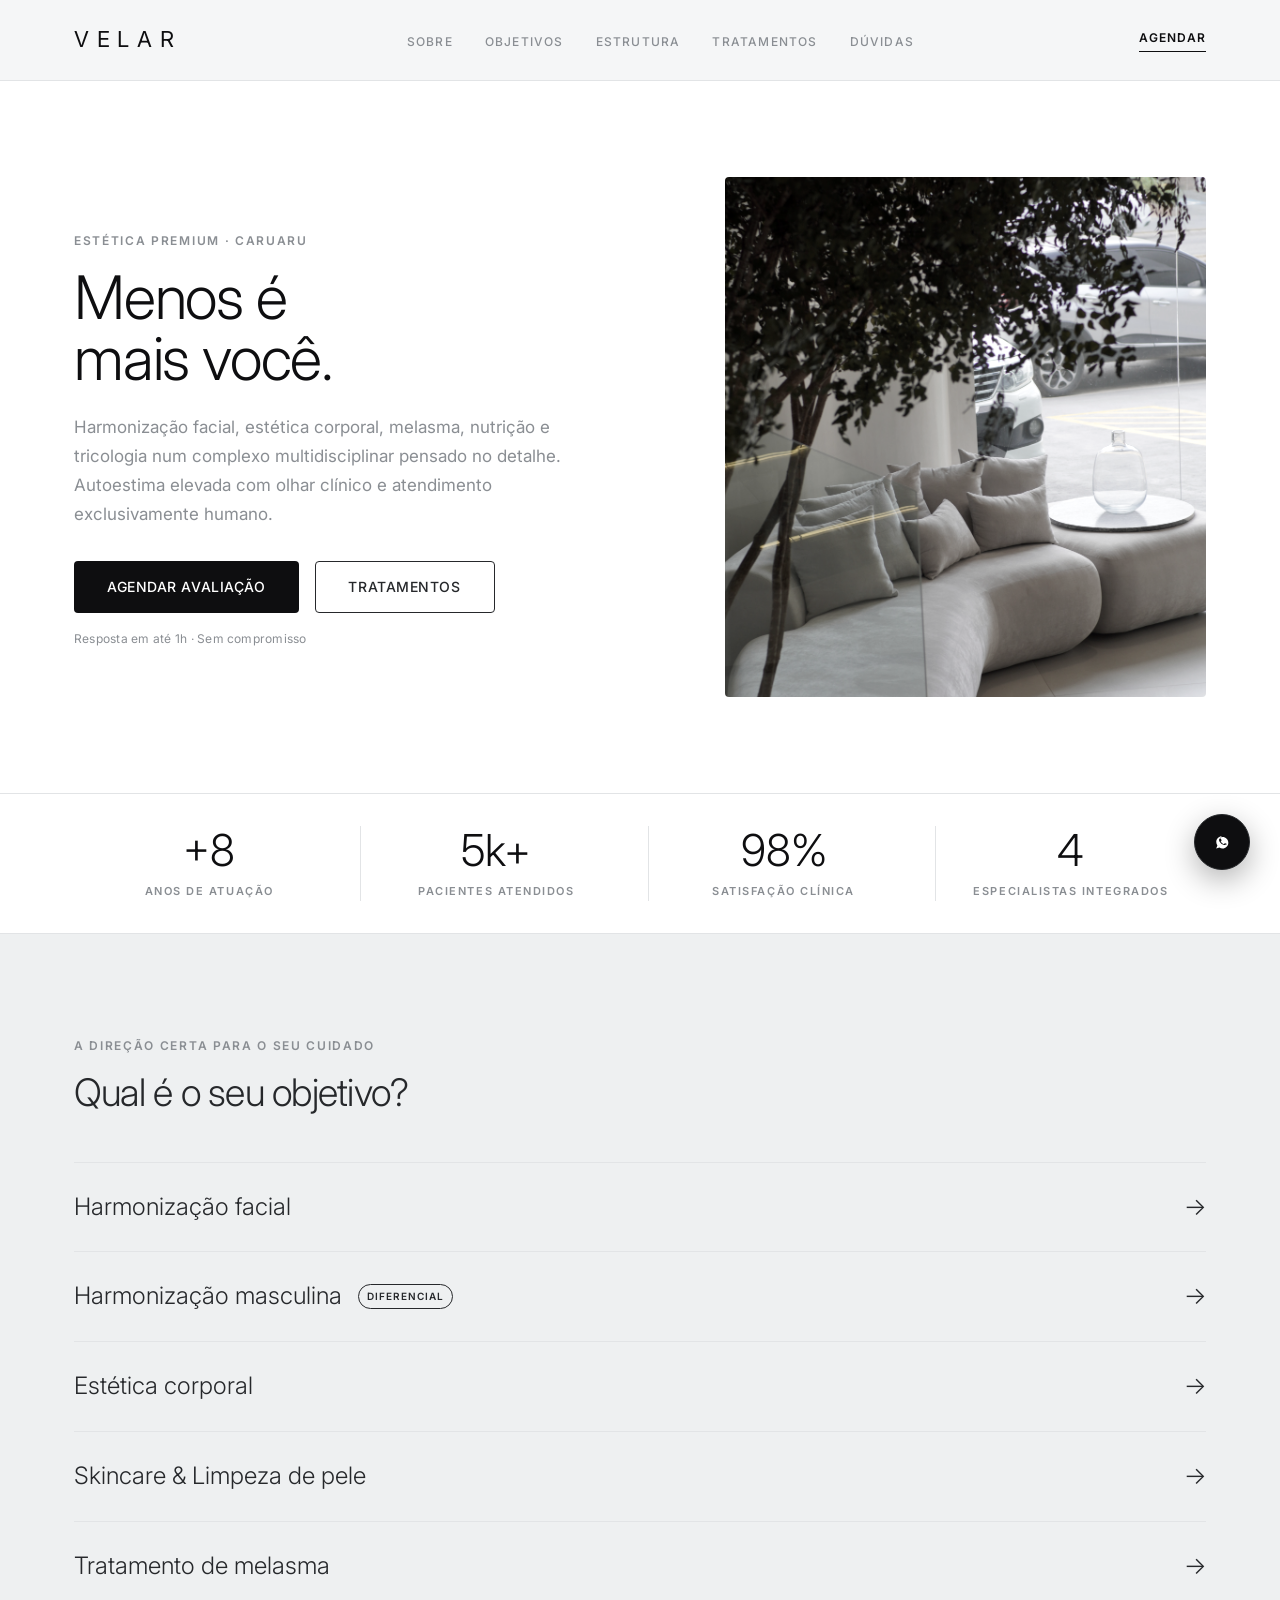
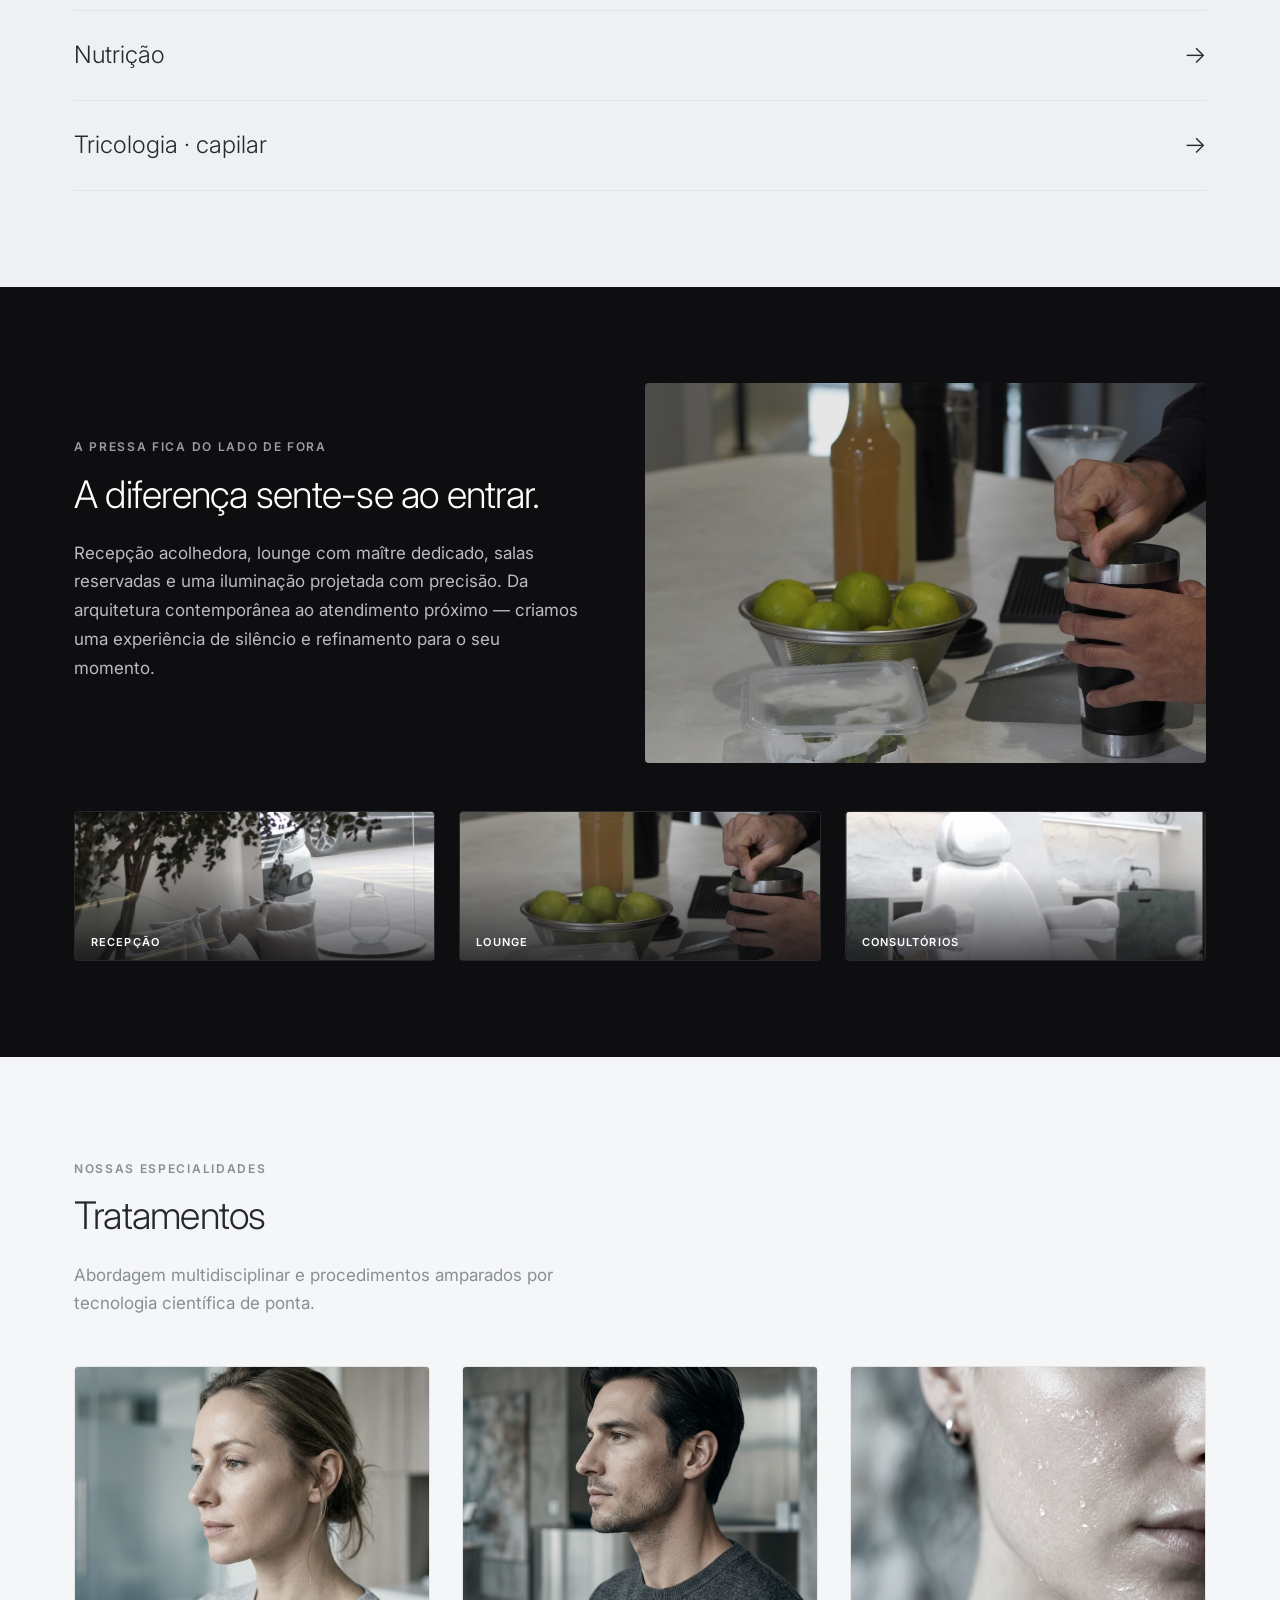
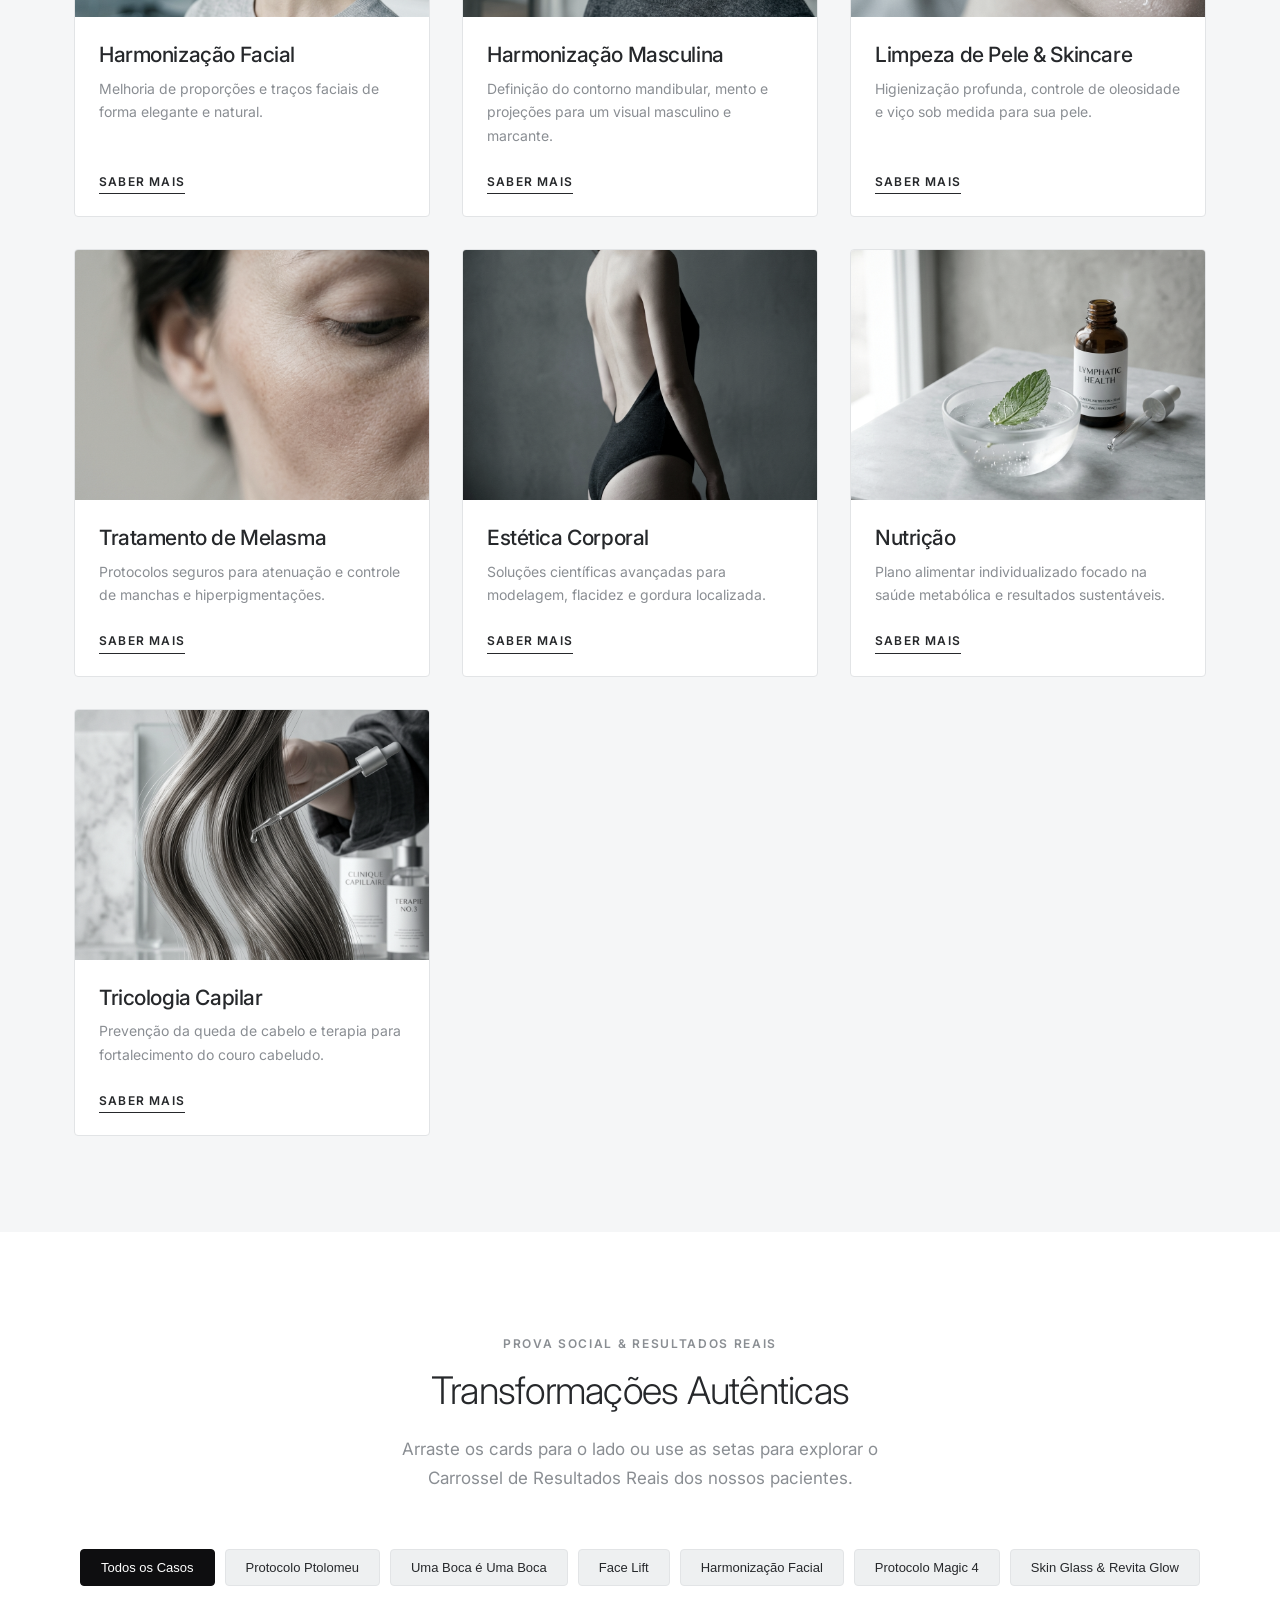
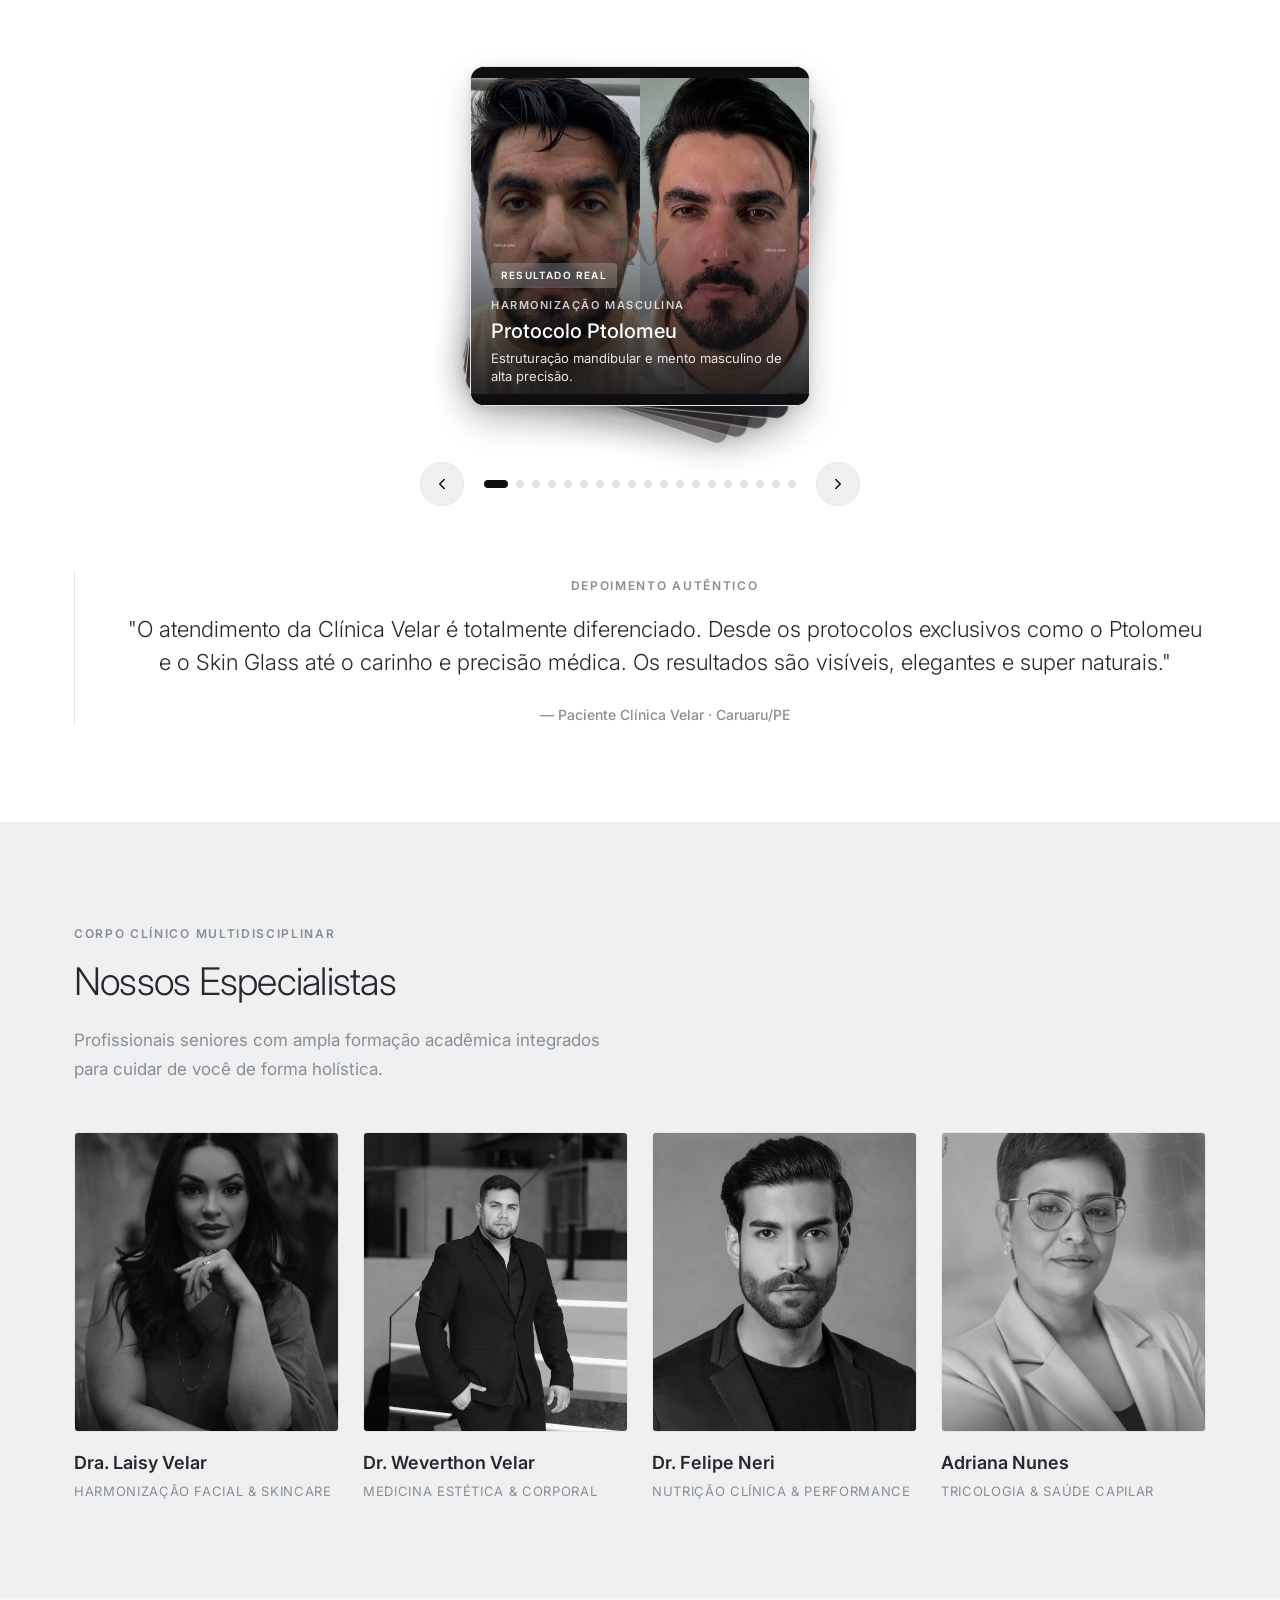
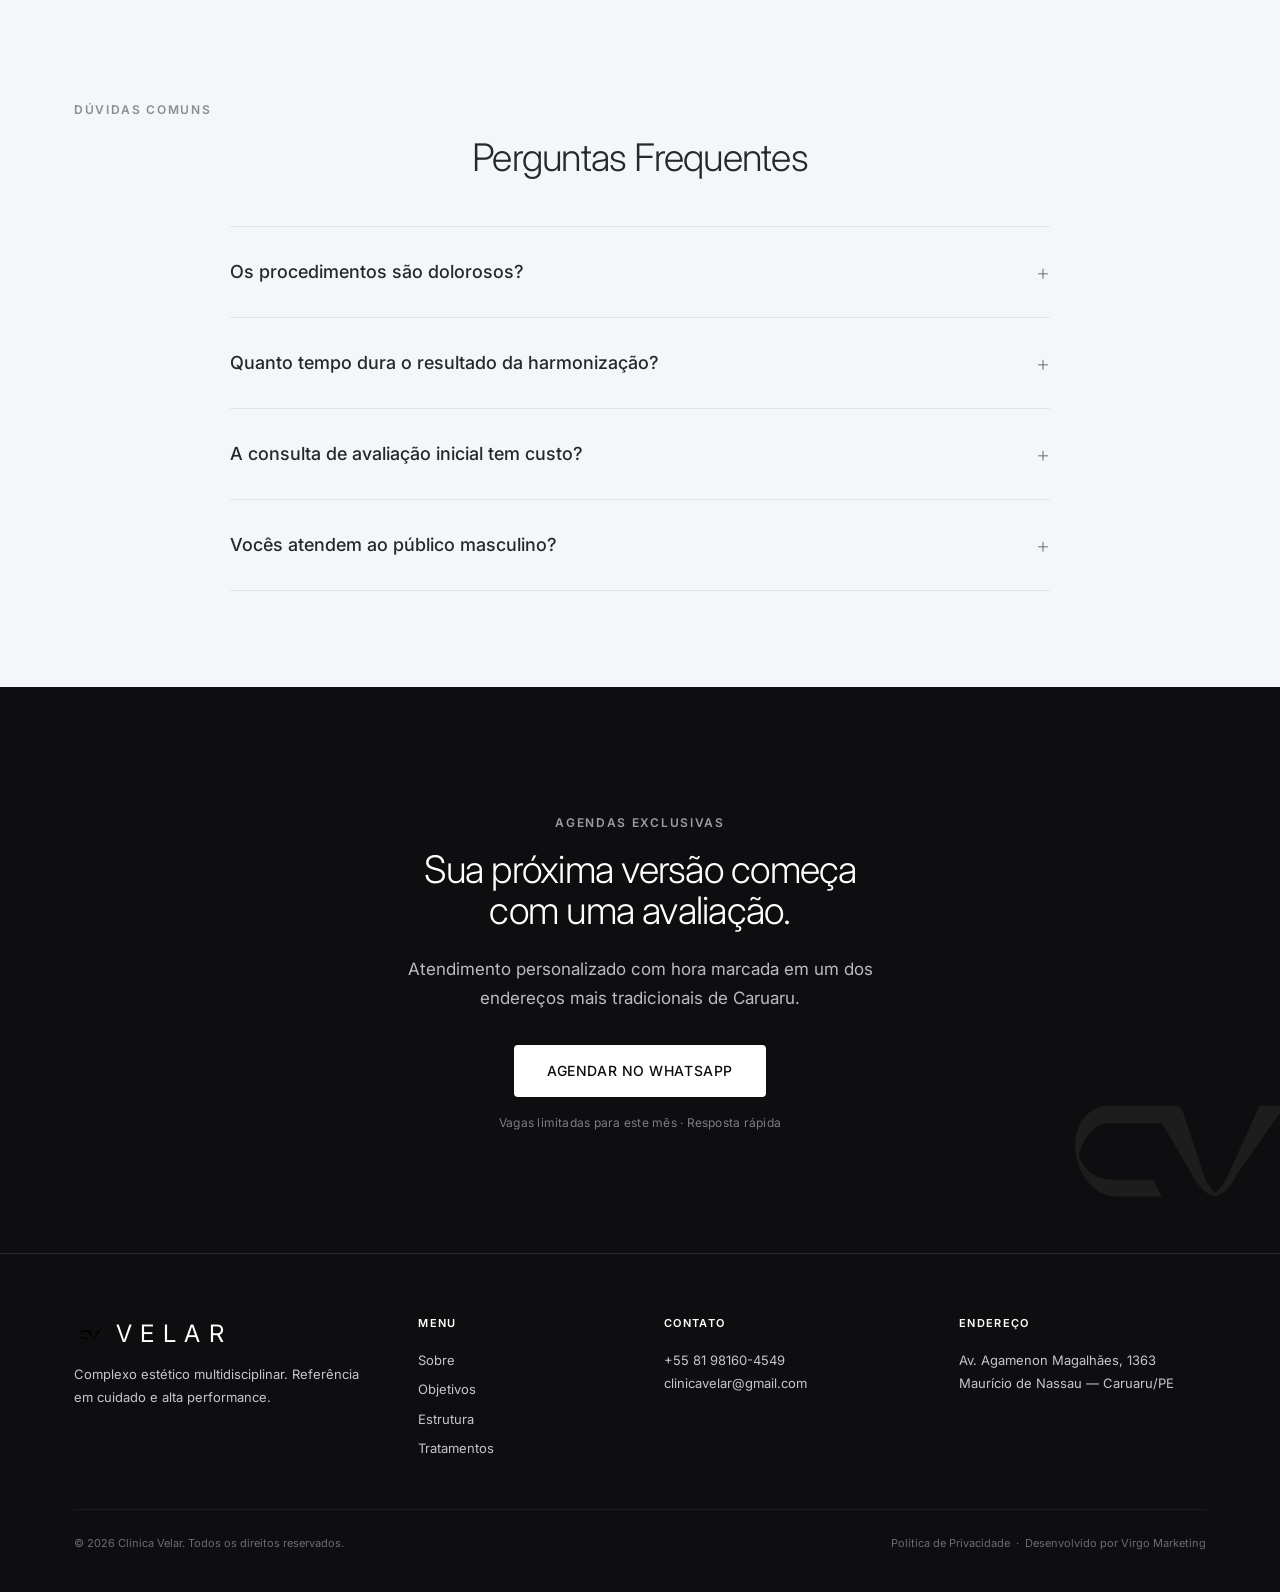
==== commit 46847c3f: "feat: reorganize Ptolomeu procedures in index.html Co-authored-by: Eduardo Arruda de Melo <175496268" ====
--- a/index.html
+++ b/index.html
@@ -1634,11 +1634,7 @@
     const PROCEDURES_DATA = [
       // Ptolomeu
       { id: 'p1', category: 'ptolomeu', catLabel: 'Harmonização Masculina', title: 'Protocolo Ptolomeu', desc: 'Estruturação mandibular e mento masculino de alta precisão.', img: 'Assets/procedimentos/ptolomeu/ptolomeu-10.jpg' },
-      { id: 'p2', category: 'ptolomeu', catLabel: 'Harmonização Masculina', title: 'Ptolomeu — Mento & Ângulos', desc: 'Projeção de queixo e alinhamento do arco mandibular.', img: 'Assets/procedimentos/ptolomeu/ptolomeu-12.jpg' },
-      { id: 'p3', category: 'ptolomeu', catLabel: 'Harmonização Masculina', title: 'Ptolomeu — Terço Médio', desc: 'Sustentação e definição da estrutura malar masculina.', img: 'Assets/procedimentos/ptolomeu/ptolomeu-10.jpg' },
-      { id: 'p4', category: 'ptolomeu', catLabel: 'Harmonização Masculina', title: 'Ptolomeu — Perfil Masculino', desc: 'Harmonização global preservando a virilidade dos traços.', img: 'Assets/procedimentos/ptolomeu/ptolomeu-12.jpg' },
-      { id: 'p5', category: 'ptolomeu', catLabel: 'Harmonização Masculina', title: 'Ptolomeu — Mandíbula', desc: 'Definição do contorno lateral e mandíbula reta.', img: 'Assets/procedimentos/ptolomeu/ptolomeu-10.jpg' },
-      { id: 'p6', category: 'ptolomeu', catLabel: 'Harmonização Masculina', title: 'Ptolomeu — Projeção Mento', desc: 'Harmonização de queixo retruso com simetria médica.', img: 'Assets/procedimentos/ptolomeu/ptolomeu-12.jpg' },
+      { id: 'p2', category: 'ptolomeu', catLabel: 'Harmonização Masculina', title: 'Ptolomeu — Perfil Masculino', desc: 'Harmonização global preservando a virilidade dos traços.', img: 'Assets/procedimentos/ptolomeu/ptolomeu-12.jpg' },
       
       // Labial ("Uma Boca é Uma Boca")
       { id: 'l1', category: 'labial', catLabel: 'Preenchimento Labial', title: '"Uma Boca é Uma Boca"', desc: 'Escultura labial anatômica com contorno e viço natural.', img: 'Assets/procedimentos/labial/labial-01.jpg' },
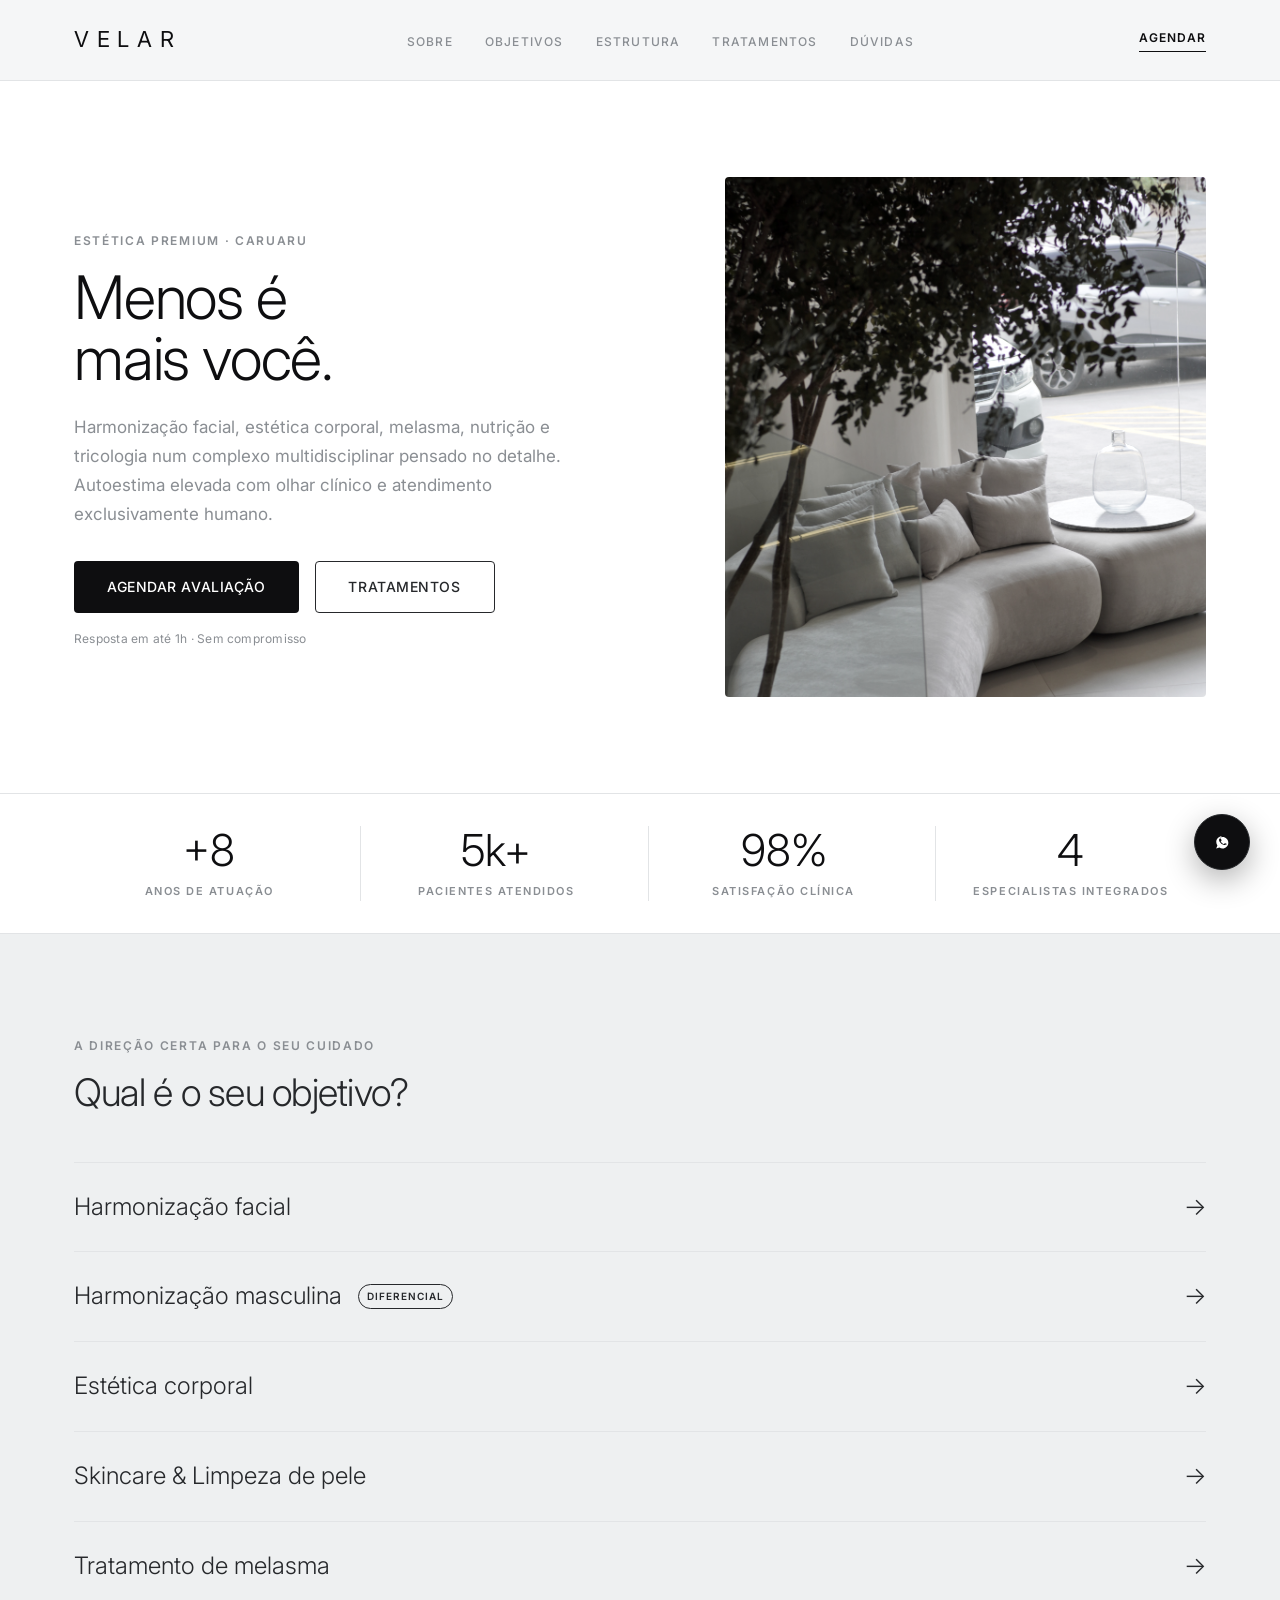
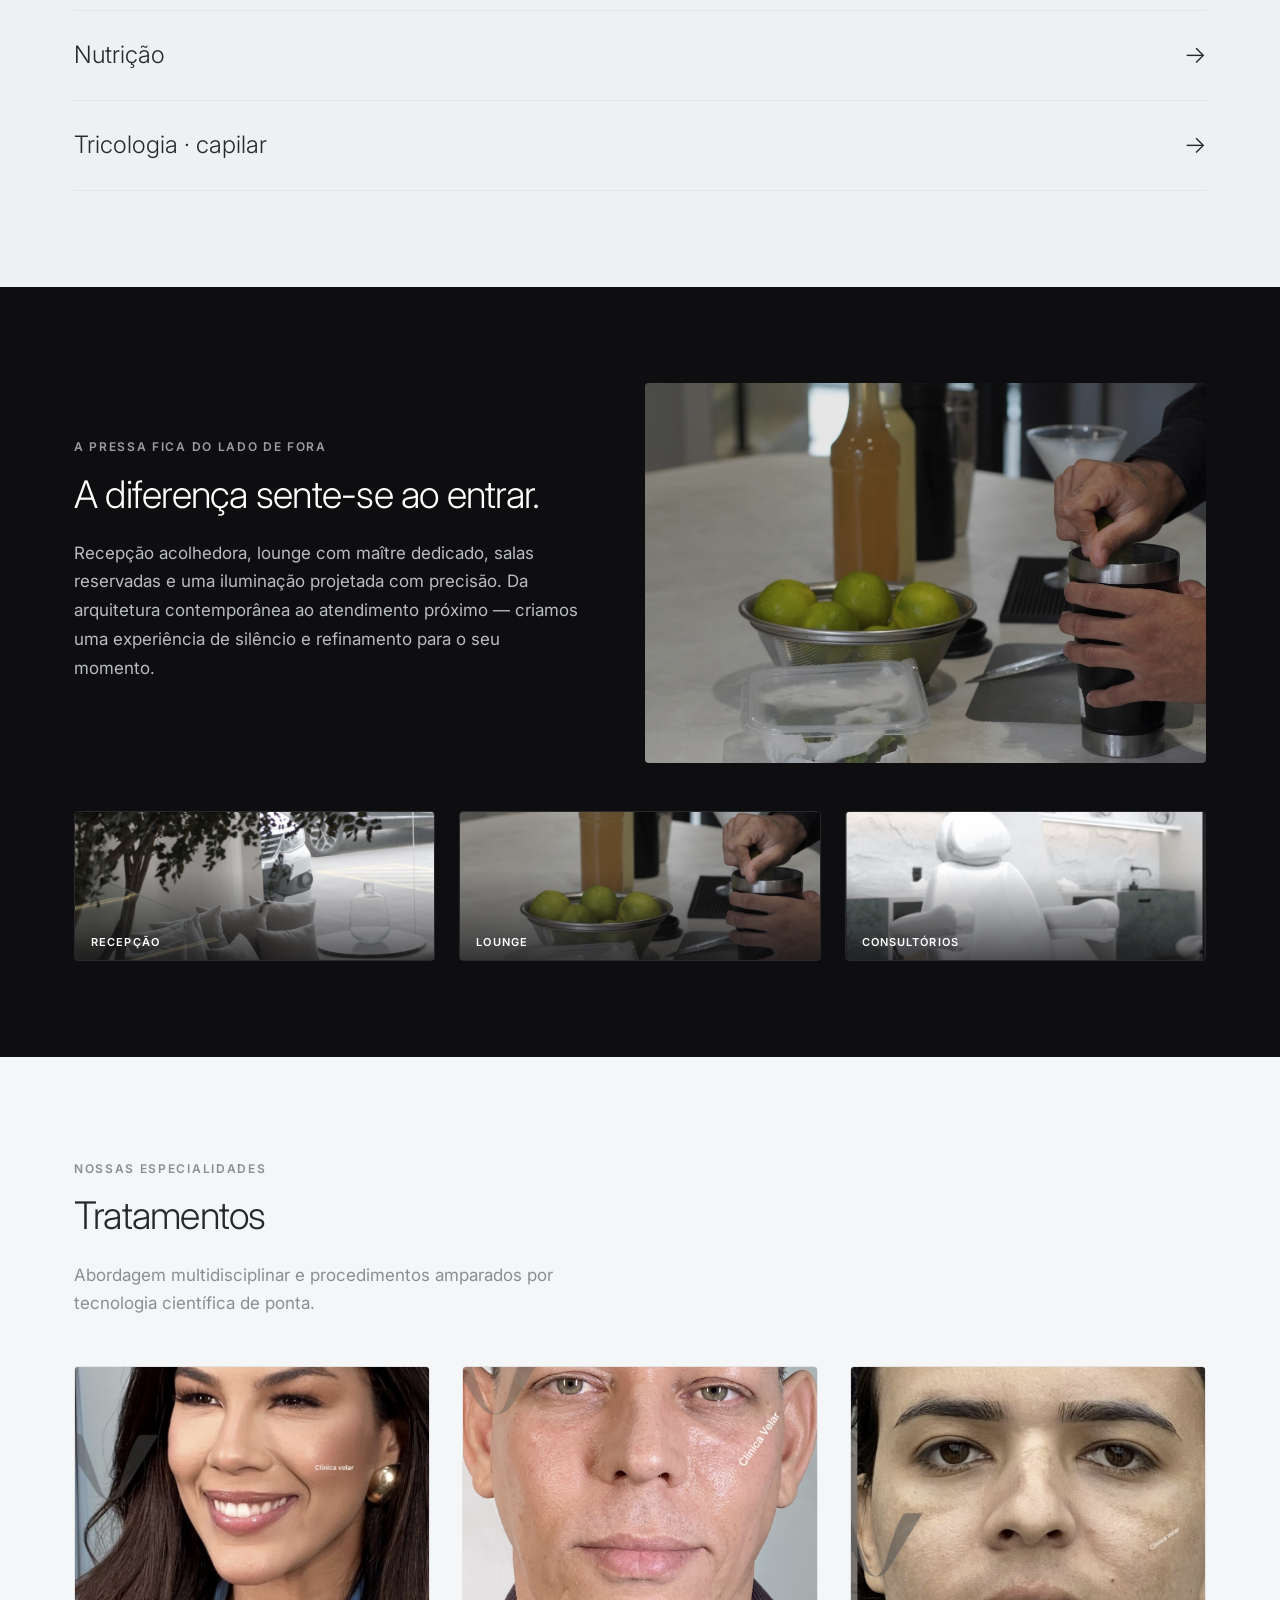
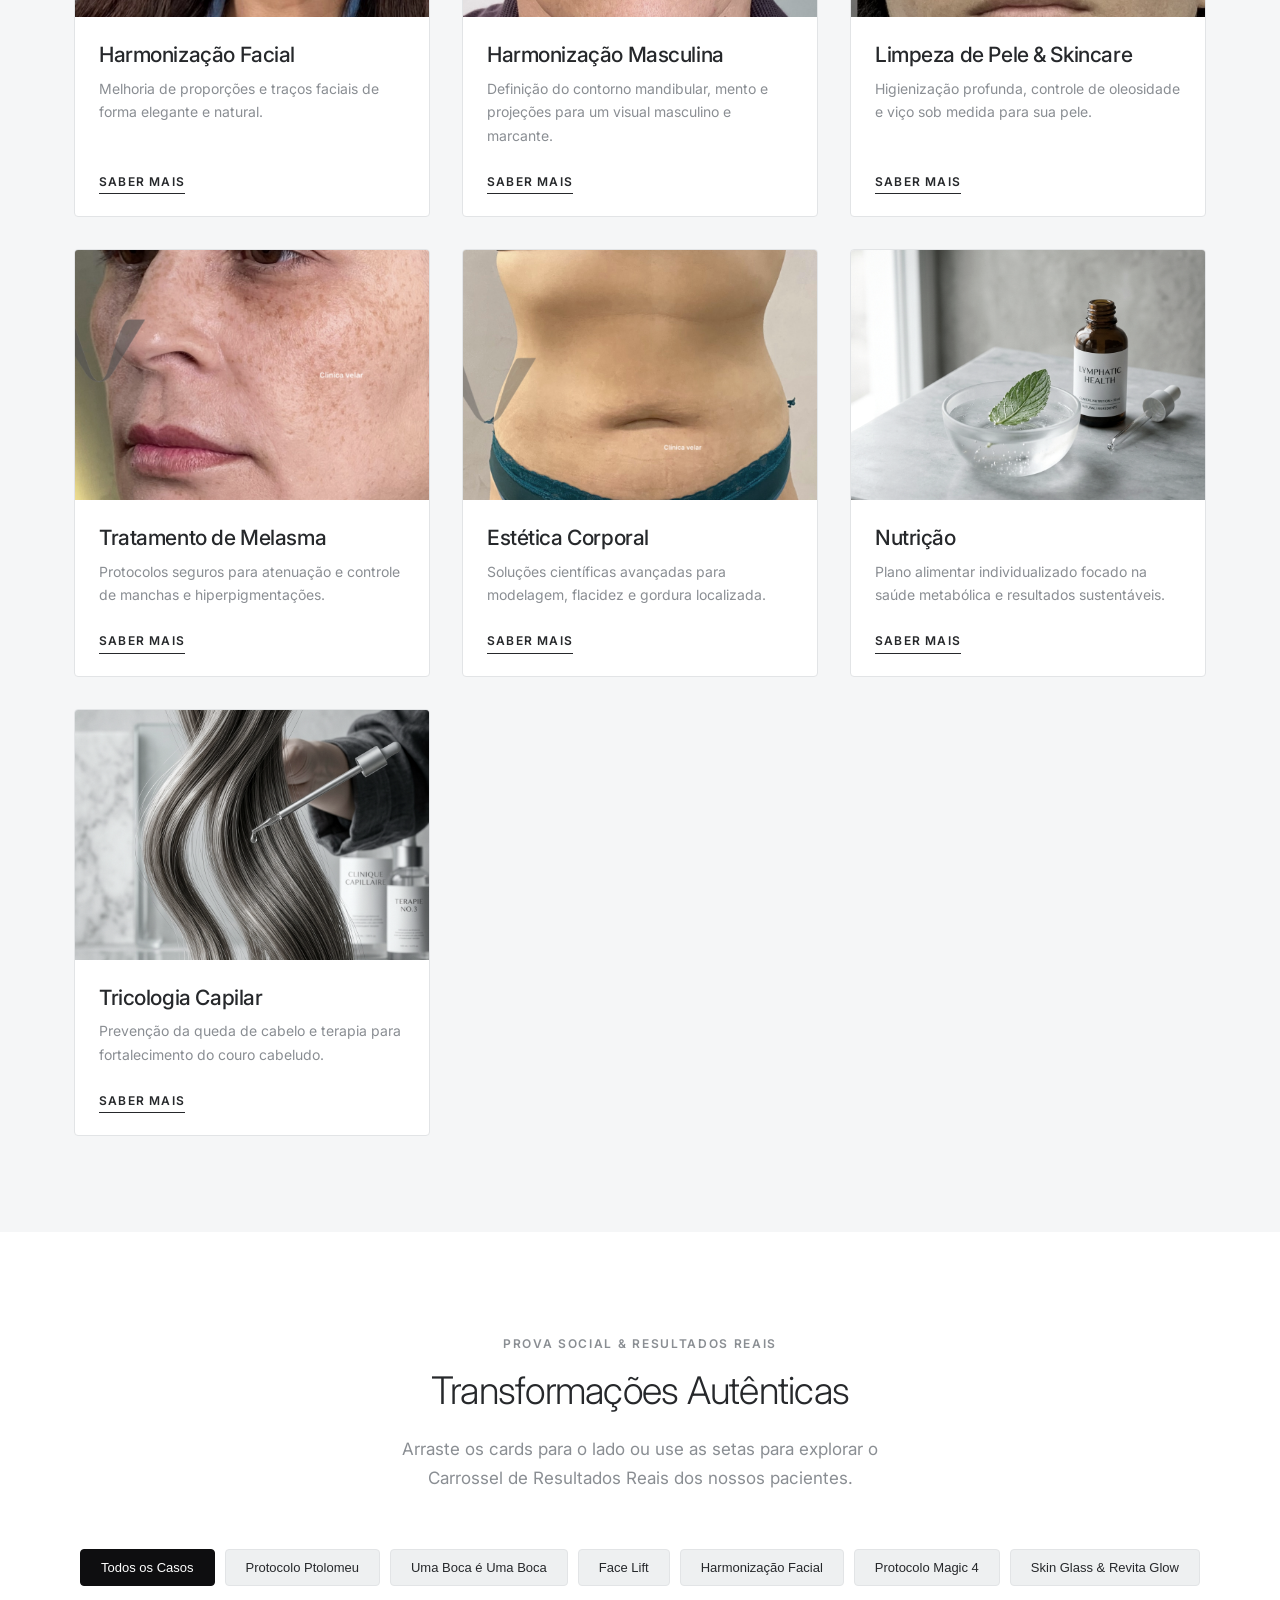
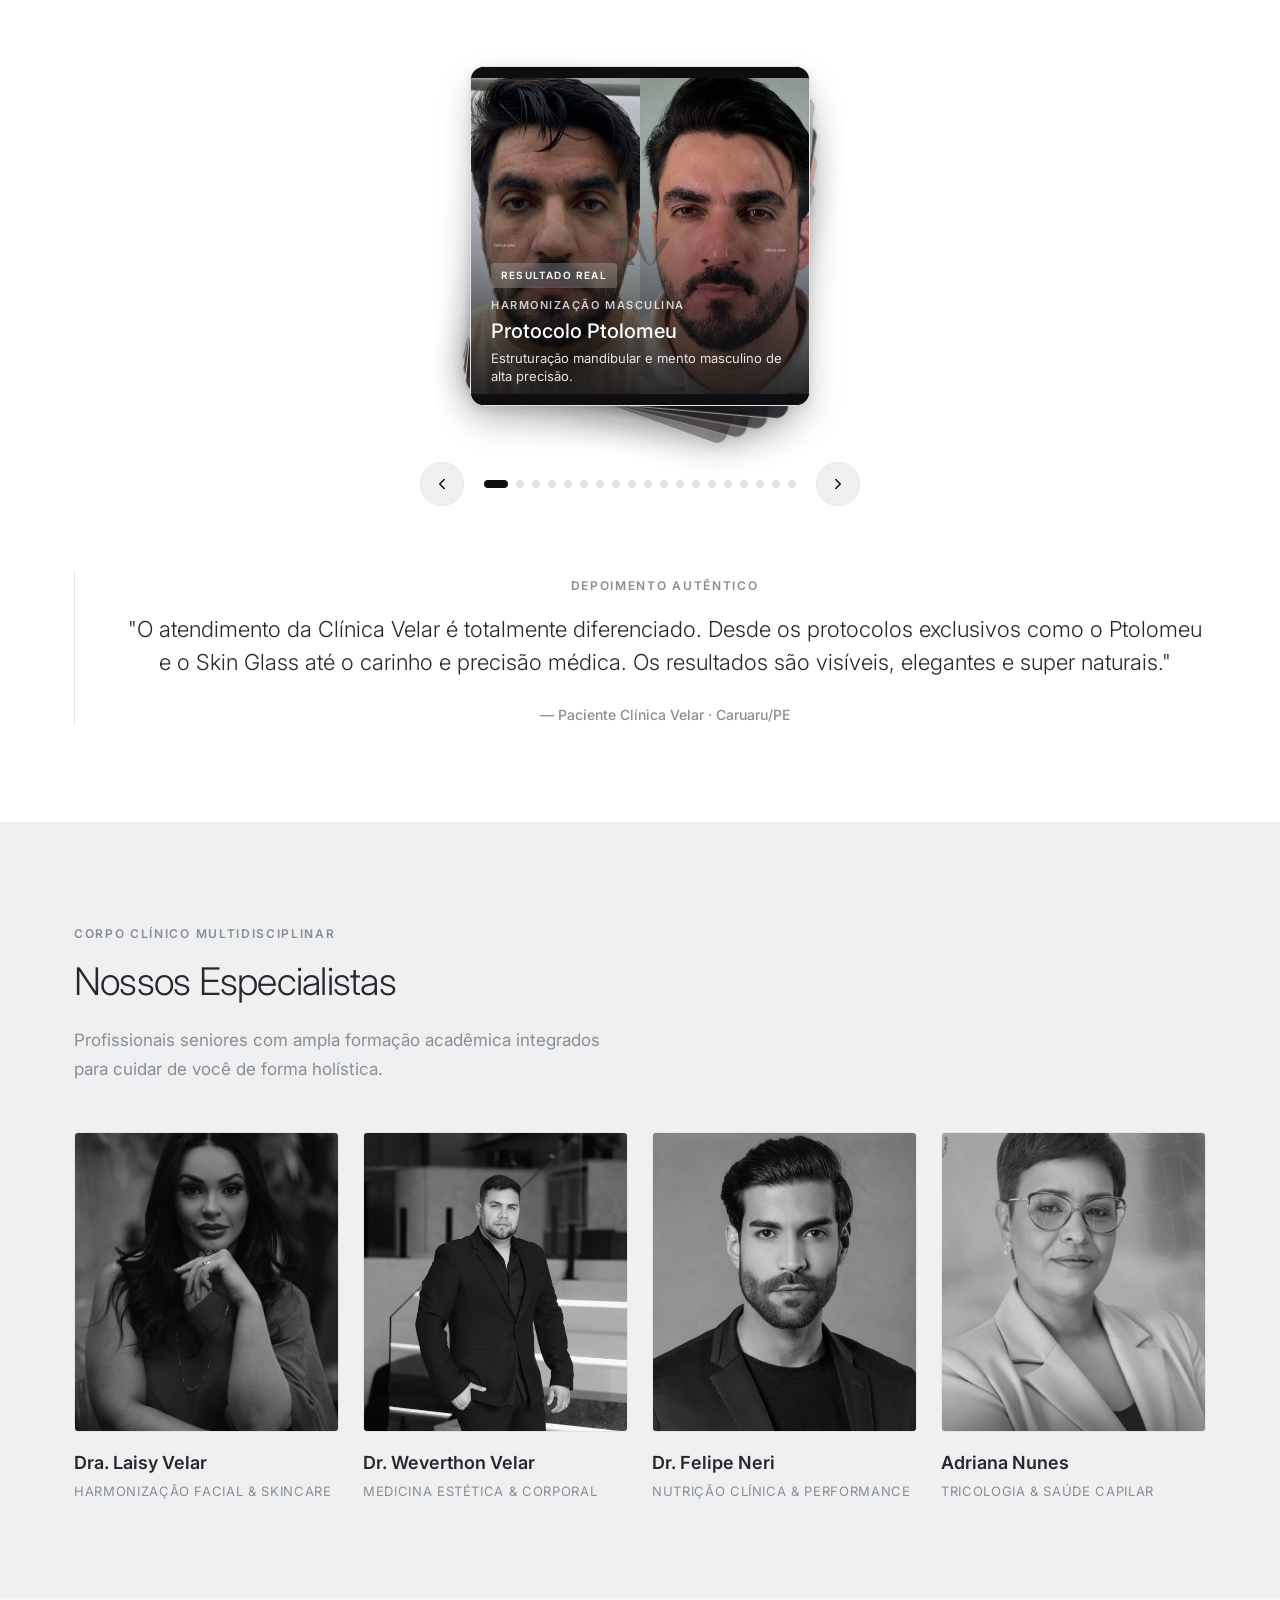
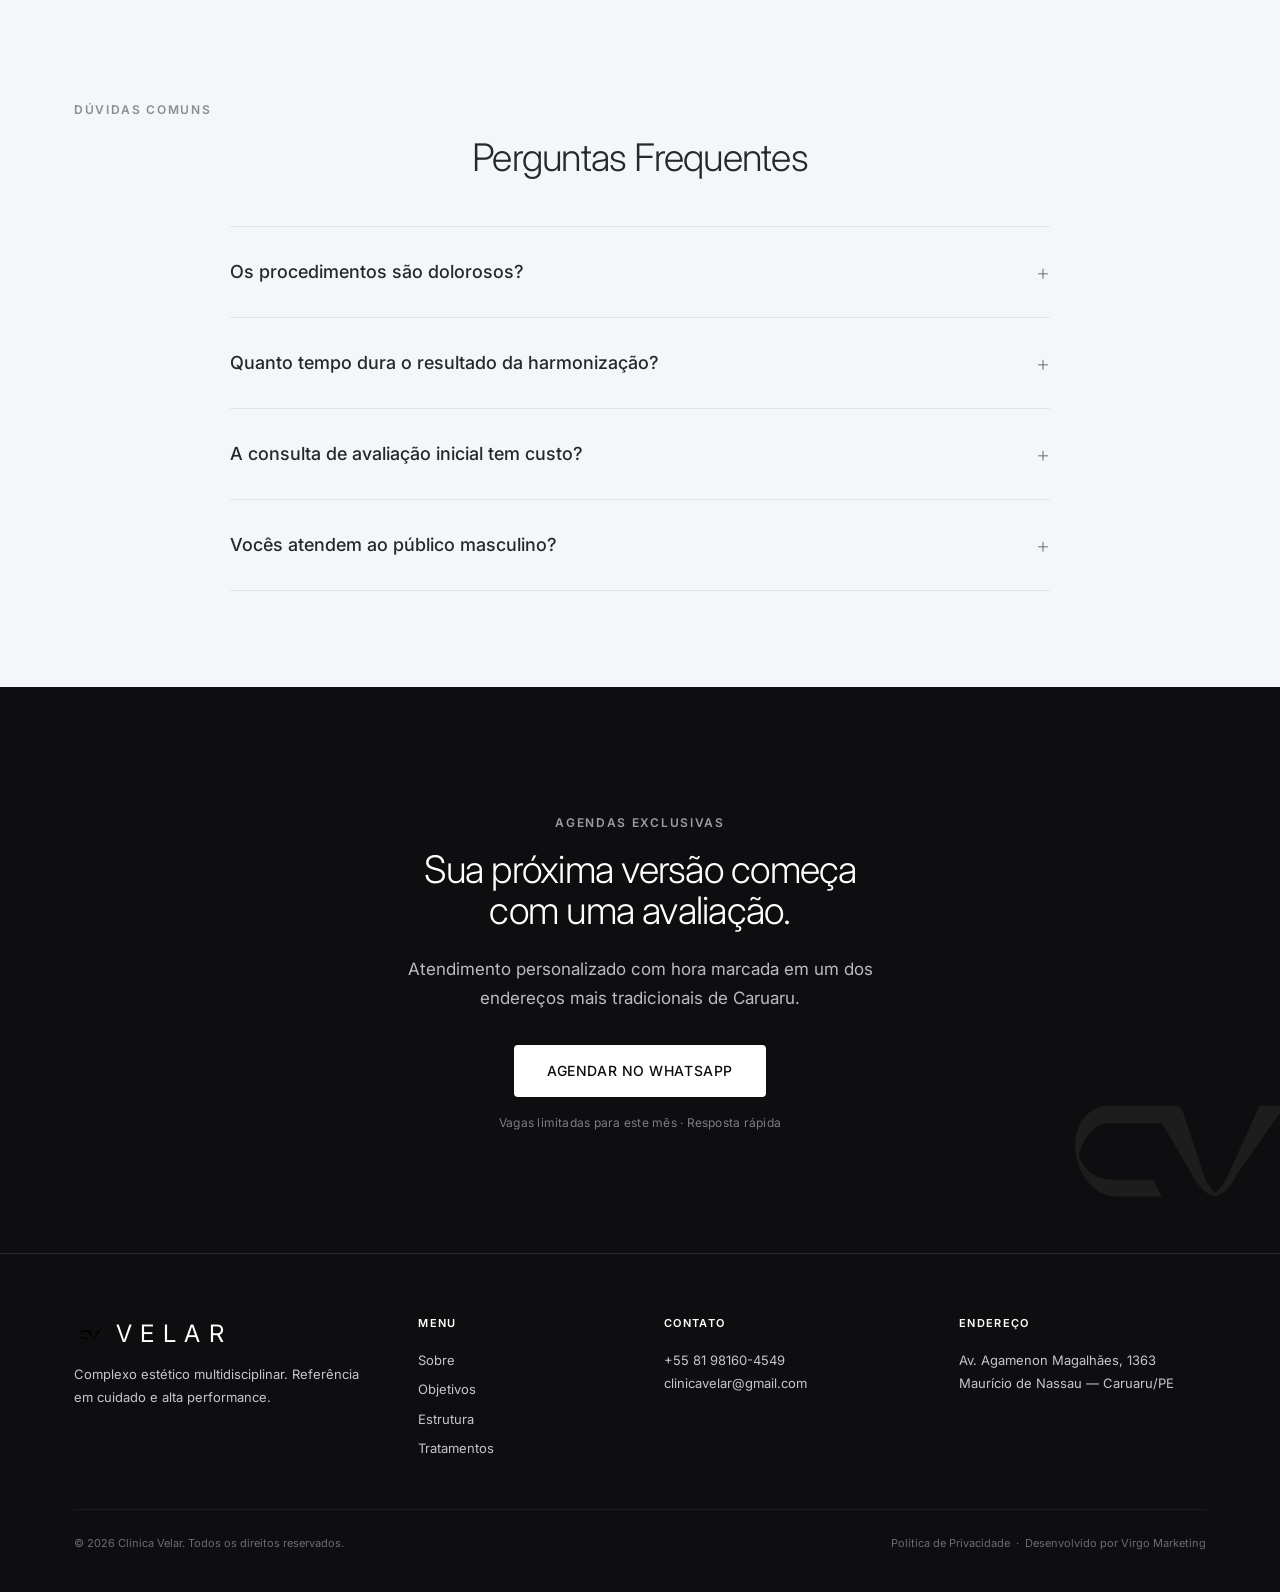
==== commit d010412a: "Troca fotos geradas por IA por fotos reais de pacientes na secao Tratamentos da home Os 7 cards da s" ====
--- a/index.html
+++ b/index.html
@@ -31,7 +31,7 @@
   <!-- OpenGraph Tags -->
   <meta property="og:title" content="Clínica Velar — Estética Premium em Caruaru/PE">
   <meta property="og:description" content="Harmonização facial e masculina, estética corporal, melasma, nutrição e tricologia com atendimento humano e exclusivo no coração de Caruaru.">
-  <meta property="og:image" content="Assets/Espaco/recepcao.jpg">
+  <meta property="og:image" content="https://www.clinicavelar.com.br/Assets/Espaco/recepcao.jpg">
   <meta property="og:type" content="website">
   <meta property="og:locale" content="pt_BR">
   
@@ -1081,6 +1081,7 @@
     function gtag(){dataLayer.push(arguments);}
     gtag('js', new Date());
     gtag('config', 'AW-18052134819');
+    gtag('config', 'G-7P4HYCPQFP');
   </script>
 
   <!-- Conversão: clique em qualquer link do WhatsApp -->
@@ -1264,7 +1265,7 @@
         <!-- 1 -->
         <div class="treat-card">
           <div class="treat-img-wrapper">
-            <img src="Assets/Tratamentos/harmonizacao_facial.png" alt="Tratamento de Harmonização Facial na Clínica Velar" class="treat-img" loading="lazy">
+            <img src="Assets/Tratamentos/harmonizacao_facial_real.jpg" alt="Tratamento de Harmonização Facial na Clínica Velar" class="treat-img" loading="lazy">
           </div>
           <div class="treat-info">
             <h3 class="h3">Harmonização Facial</h3>
@@ -1275,7 +1276,7 @@
         <!-- 2 -->
         <div class="treat-card">
           <div class="treat-img-wrapper">
-            <img src="Assets/Tratamentos/harmonizacao_masculina.png" alt="Tratamento de Harmonização Masculina na Clínica Velar" class="treat-img" loading="lazy">
+            <img src="Assets/Tratamentos/harmonizacao_masculina_real.jpg" alt="Tratamento de Harmonização Masculina na Clínica Velar" class="treat-img" loading="lazy">
           </div>
           <div class="treat-info">
             <h3 class="h3">Harmonização Masculina</h3>
@@ -1286,7 +1287,7 @@
         <!-- 3 -->
         <div class="treat-card">
           <div class="treat-img-wrapper">
-            <img src="Assets/Tratamentos/skincare_melasma.png" alt="Limpeza de pele e Skincare na Clínica Velar" class="treat-img" loading="lazy">
+            <img src="Assets/Tratamentos/skincare_real.jpg" alt="Limpeza de pele e Skincare na Clínica Velar" class="treat-img" loading="lazy">
           </div>
           <div class="treat-info">
             <h3 class="h3">Limpeza de Pele & Skincare</h3>
@@ -1297,7 +1298,7 @@
         <!-- 4 -->
         <div class="treat-card">
           <div class="treat-img-wrapper">
-            <img src="Assets/Tratamentos/melasma.png" alt="Tratamento de Melasma na Clínica Velar" class="treat-img" loading="lazy">
+            <img src="Assets/Tratamentos/melasma_real.jpg" alt="Tratamento de Melasma na Clínica Velar" class="treat-img" loading="lazy">
           </div>
           <div class="treat-info">
             <h3 class="h3">Tratamento de Melasma</h3>
@@ -1308,7 +1309,7 @@
         <!-- 5 -->
         <div class="treat-card">
           <div class="treat-img-wrapper">
-            <img src="Assets/Tratamentos/estetica_corporal.png" alt="Tratamento de Estética Corporal na Clínica Velar" class="treat-img" loading="lazy">
+            <img src="Assets/Tratamentos/estetica_corporal_real.jpg" alt="Tratamento de Estética Corporal na Clínica Velar" class="treat-img" loading="lazy">
           </div>
           <div class="treat-info">
             <h3 class="h3">Estética Corporal</h3>
@@ -1653,9 +1654,9 @@
       { id: 'h3', category: 'harmonizacao', catLabel: 'Harmonização Facial', title: 'Contorno & Preenchimento', desc: 'Proporção áurea facial amparada por dermatologia médica.', img: 'Assets/procedimentos/harmonizacao/harmonizacao-03.jpg' },
 
       // Magic 4
-      { id: 'm1', category: 'magic4', catLabel: 'Protocolo Multidisciplinar', title: 'Protocolo Magic 4', desc: 'Tratamento em 4 etapas focadas em remodelação e colágeno.', img: 'Assets/procedimentos/magic4/magic4-01.jpg' },
-      { id: 'm2', category: 'magic4', catLabel: 'Protocolo Multidisciplinar', title: 'Magic 4 — Bioestimulação', desc: 'Estímulo intenso de colágeno e firmeza tissular.', img: 'Assets/procedimentos/magic4/magic4-02.jpg' },
-      { id: 'm3', category: 'magic4', catLabel: 'Protocolo Multidisciplinar', title: 'Magic 4 — Contorno', desc: 'Remodelação e alinhamento de contorno de alta precisão.', img: 'Assets/procedimentos/magic4/magic4-03.jpg' },
+      { id: 'm1', category: 'magic4', catLabel: 'Protocolo Multidisciplinar', title: 'Protocolo Magic 4', desc: 'Tratamento em 4 etapas focadas em remodelação e colágeno.', img: 'Assets/procedimentos/ptolomeu/ptolomeu-05.jpg' },
+      { id: 'm2', category: 'magic4', catLabel: 'Protocolo Multidisciplinar', title: 'Magic 4 — Bioestimulação', desc: 'Estímulo intenso de colágeno e firmeza tissular.', img: 'Assets/procedimentos/ptolomeu/ptolomeu-08.jpg' },
+      { id: 'm3', category: 'magic4', catLabel: 'Protocolo Multidisciplinar', title: 'Magic 4 — Contorno', desc: 'Remodelação e alinhamento de contorno de alta precisão.', img: 'Assets/procedimentos/ptolomeu/ptolomeu-11.jpg' },
 
       // Skin Glass & Revita Glow
       { id: 's1', category: 'skinglass', catLabel: 'Qualidade de Pele', title: 'Protocolo Skin Glass', desc: 'Efeito poro zero, hidratação profunda e textura de porcelana.', img: 'Assets/procedimentos/skinglass/skinglass-01.jpg' },
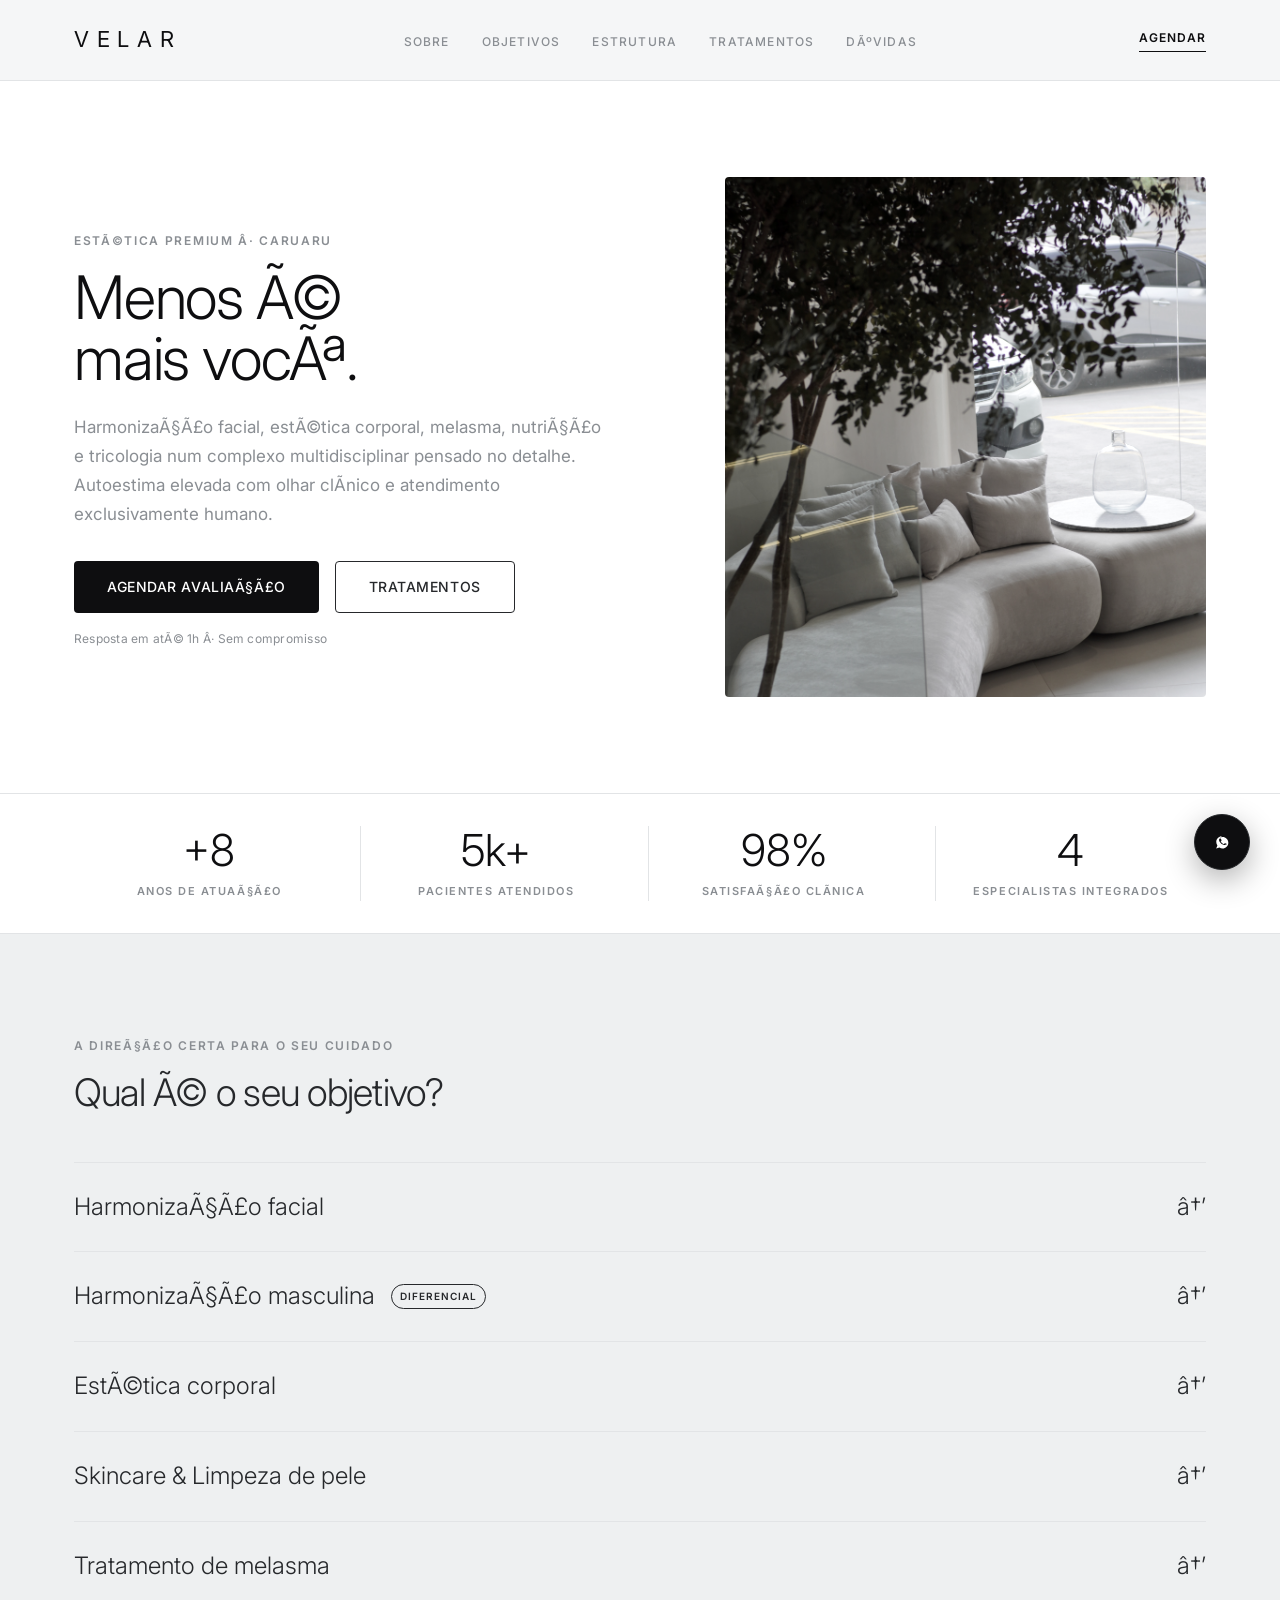
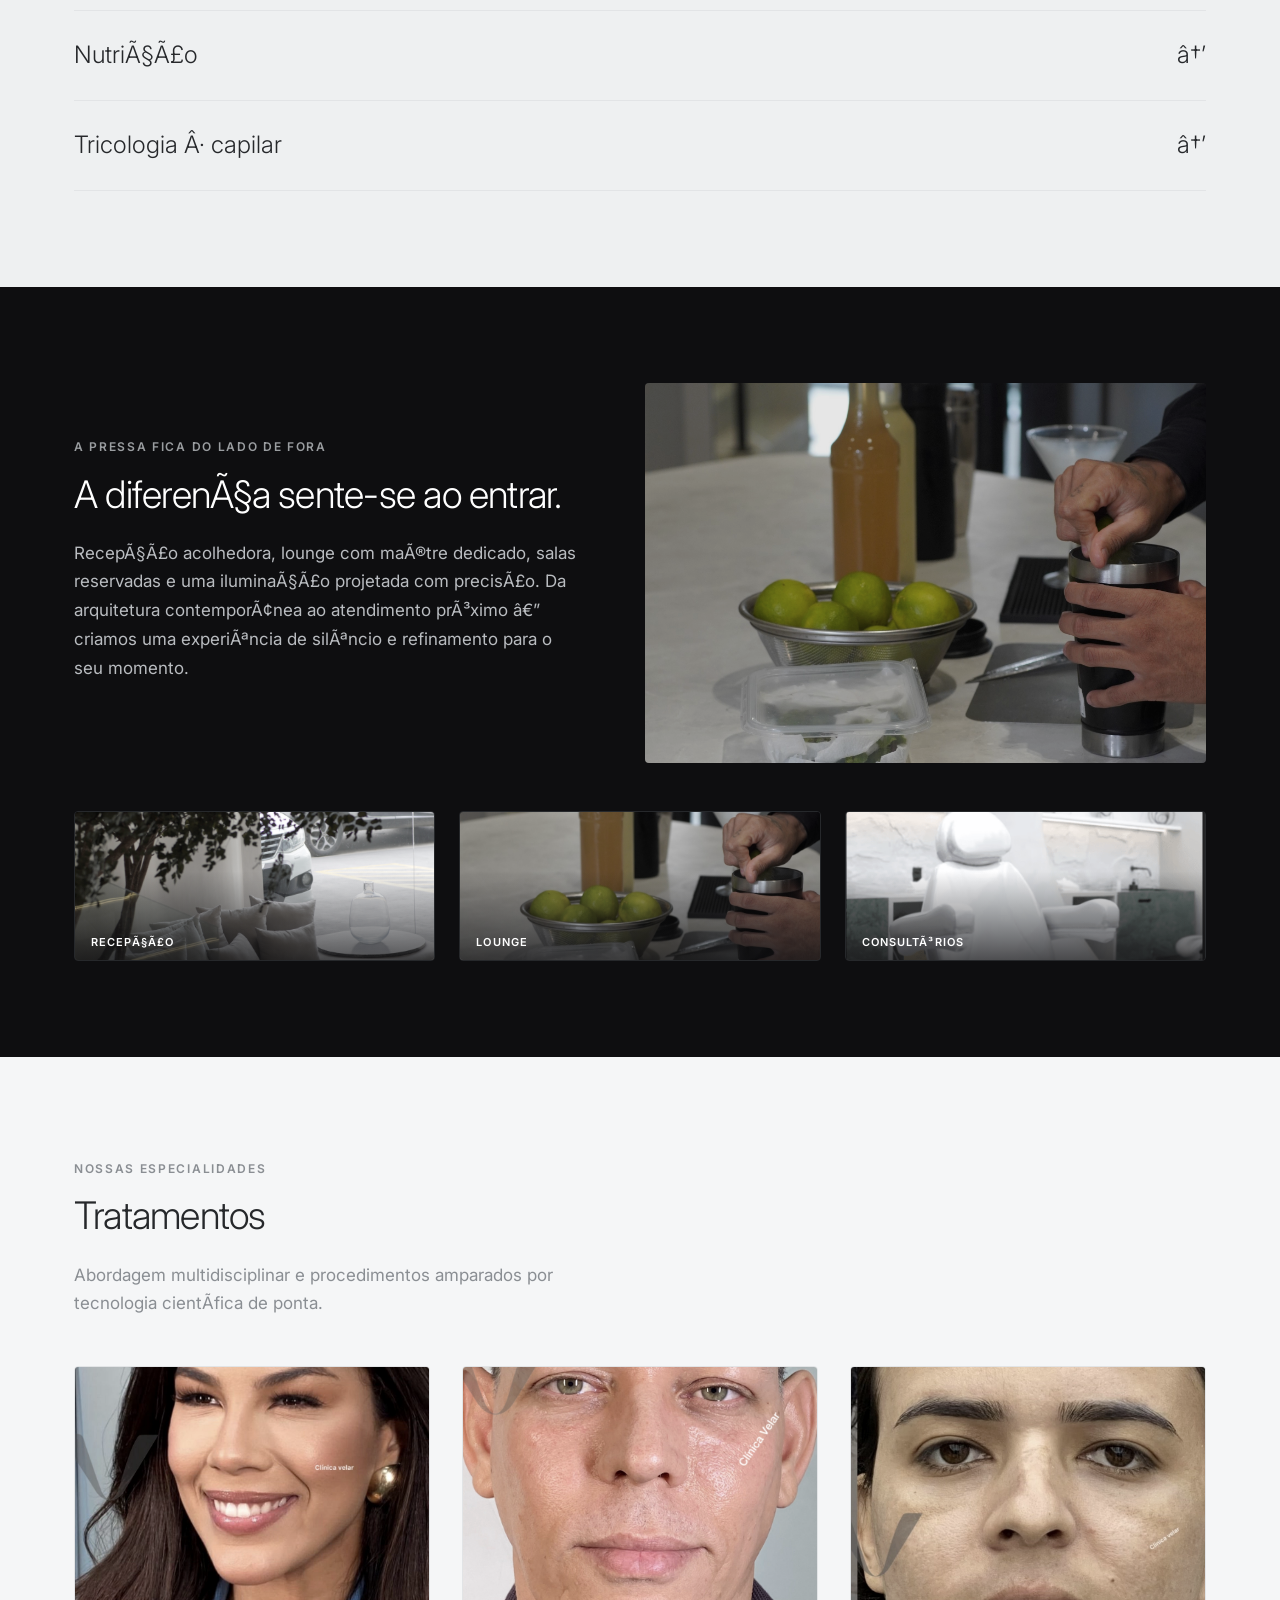
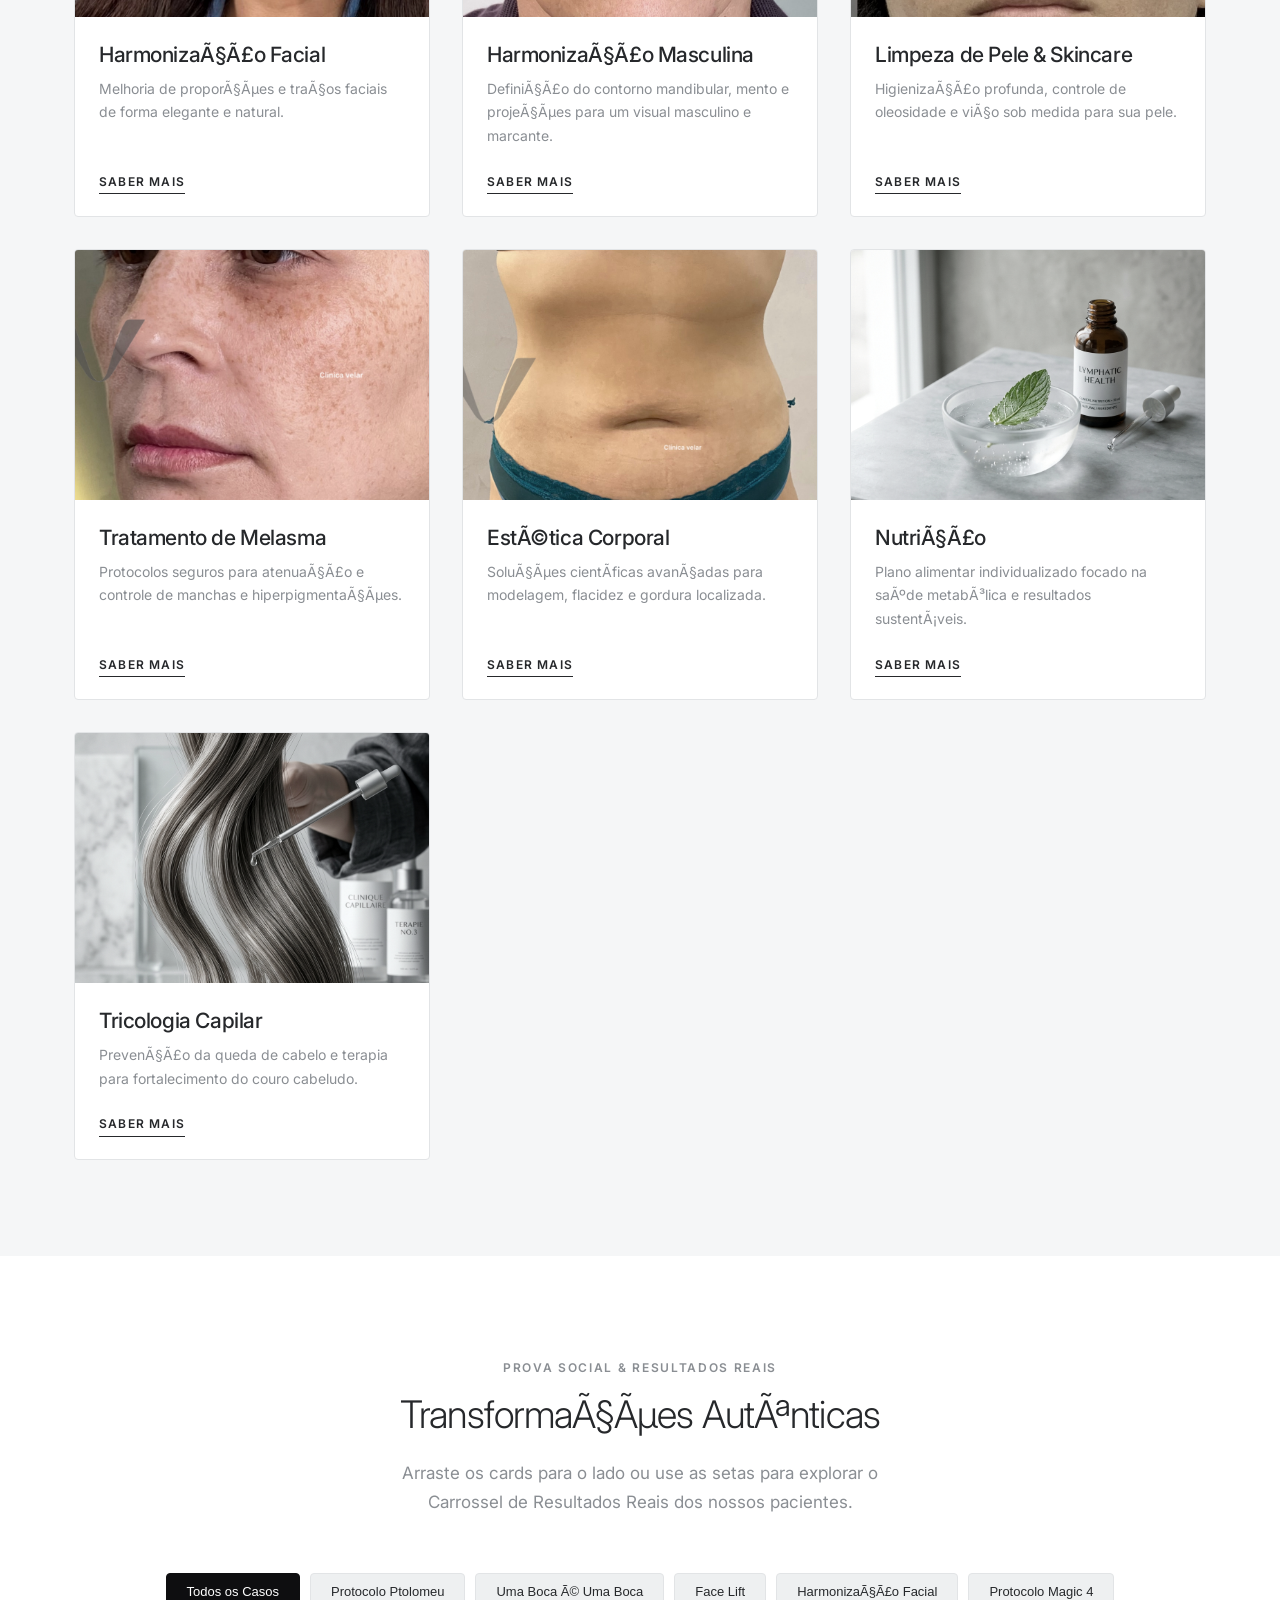
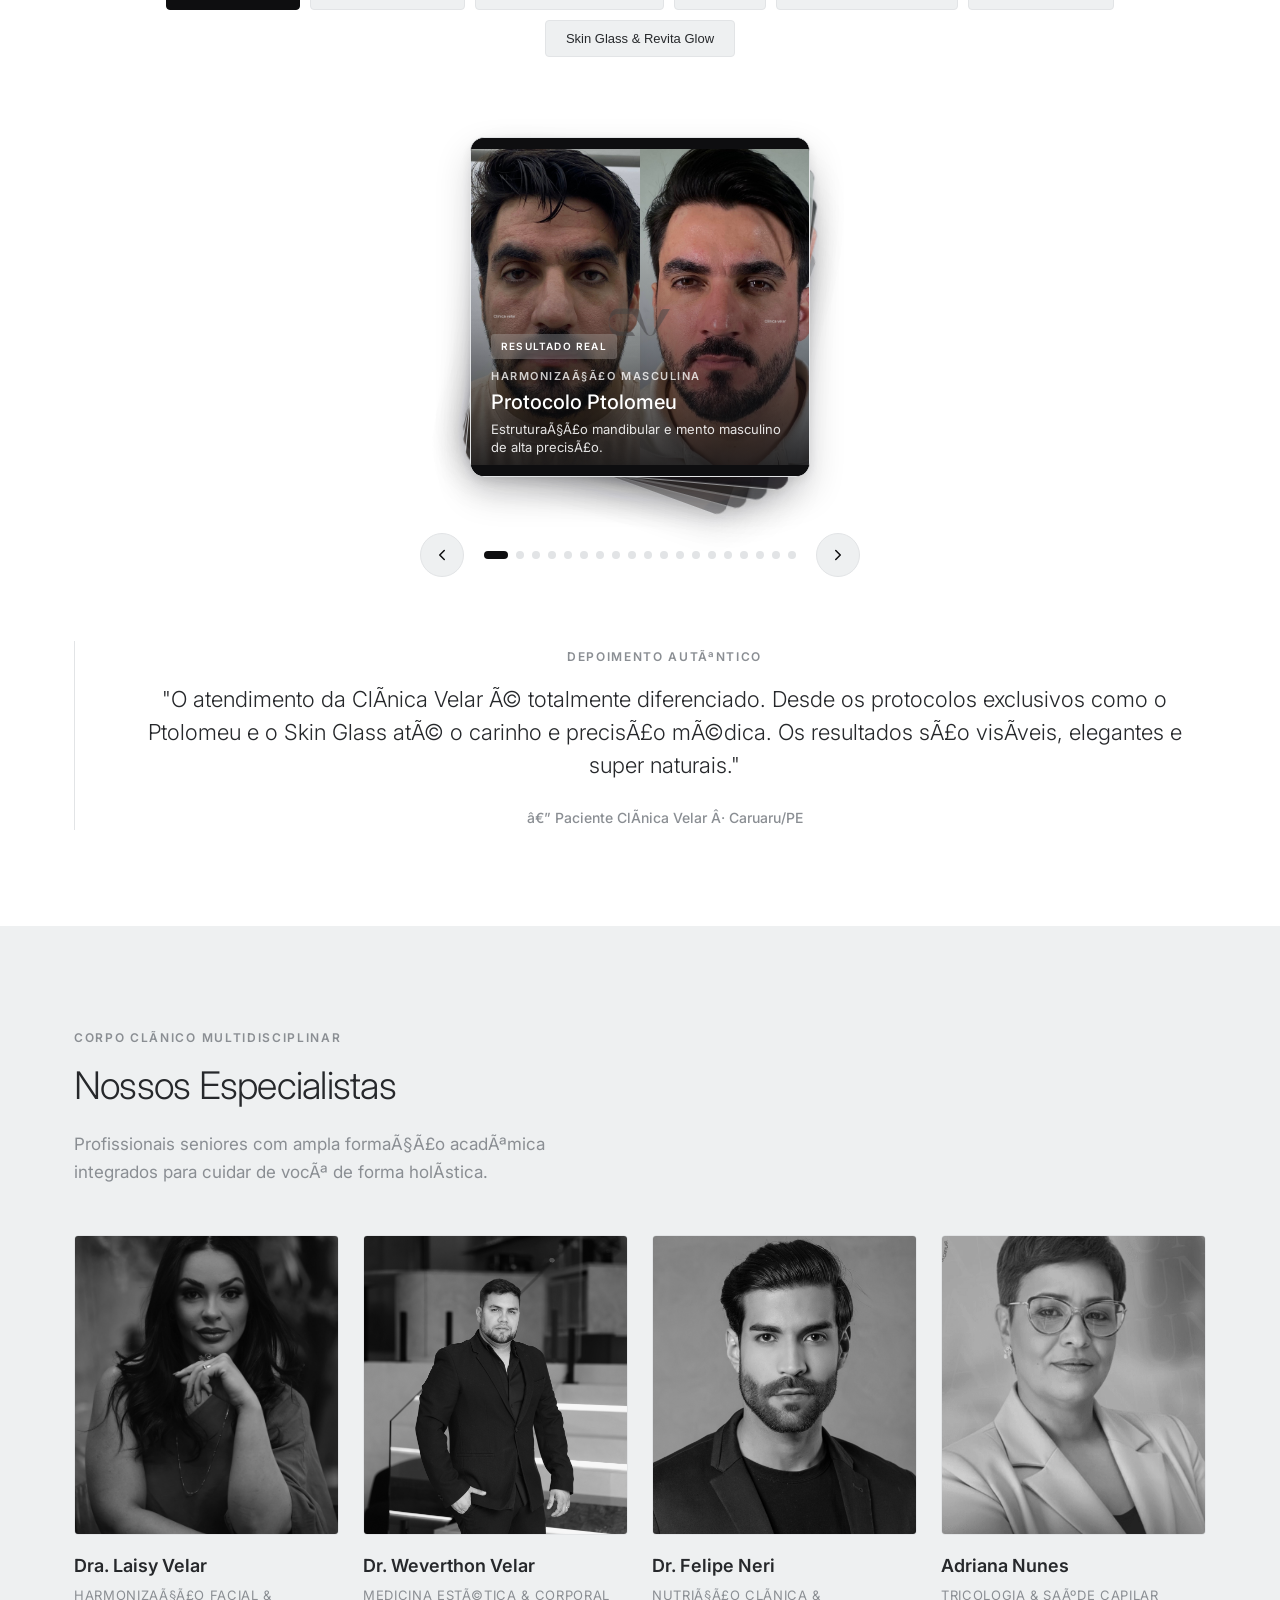
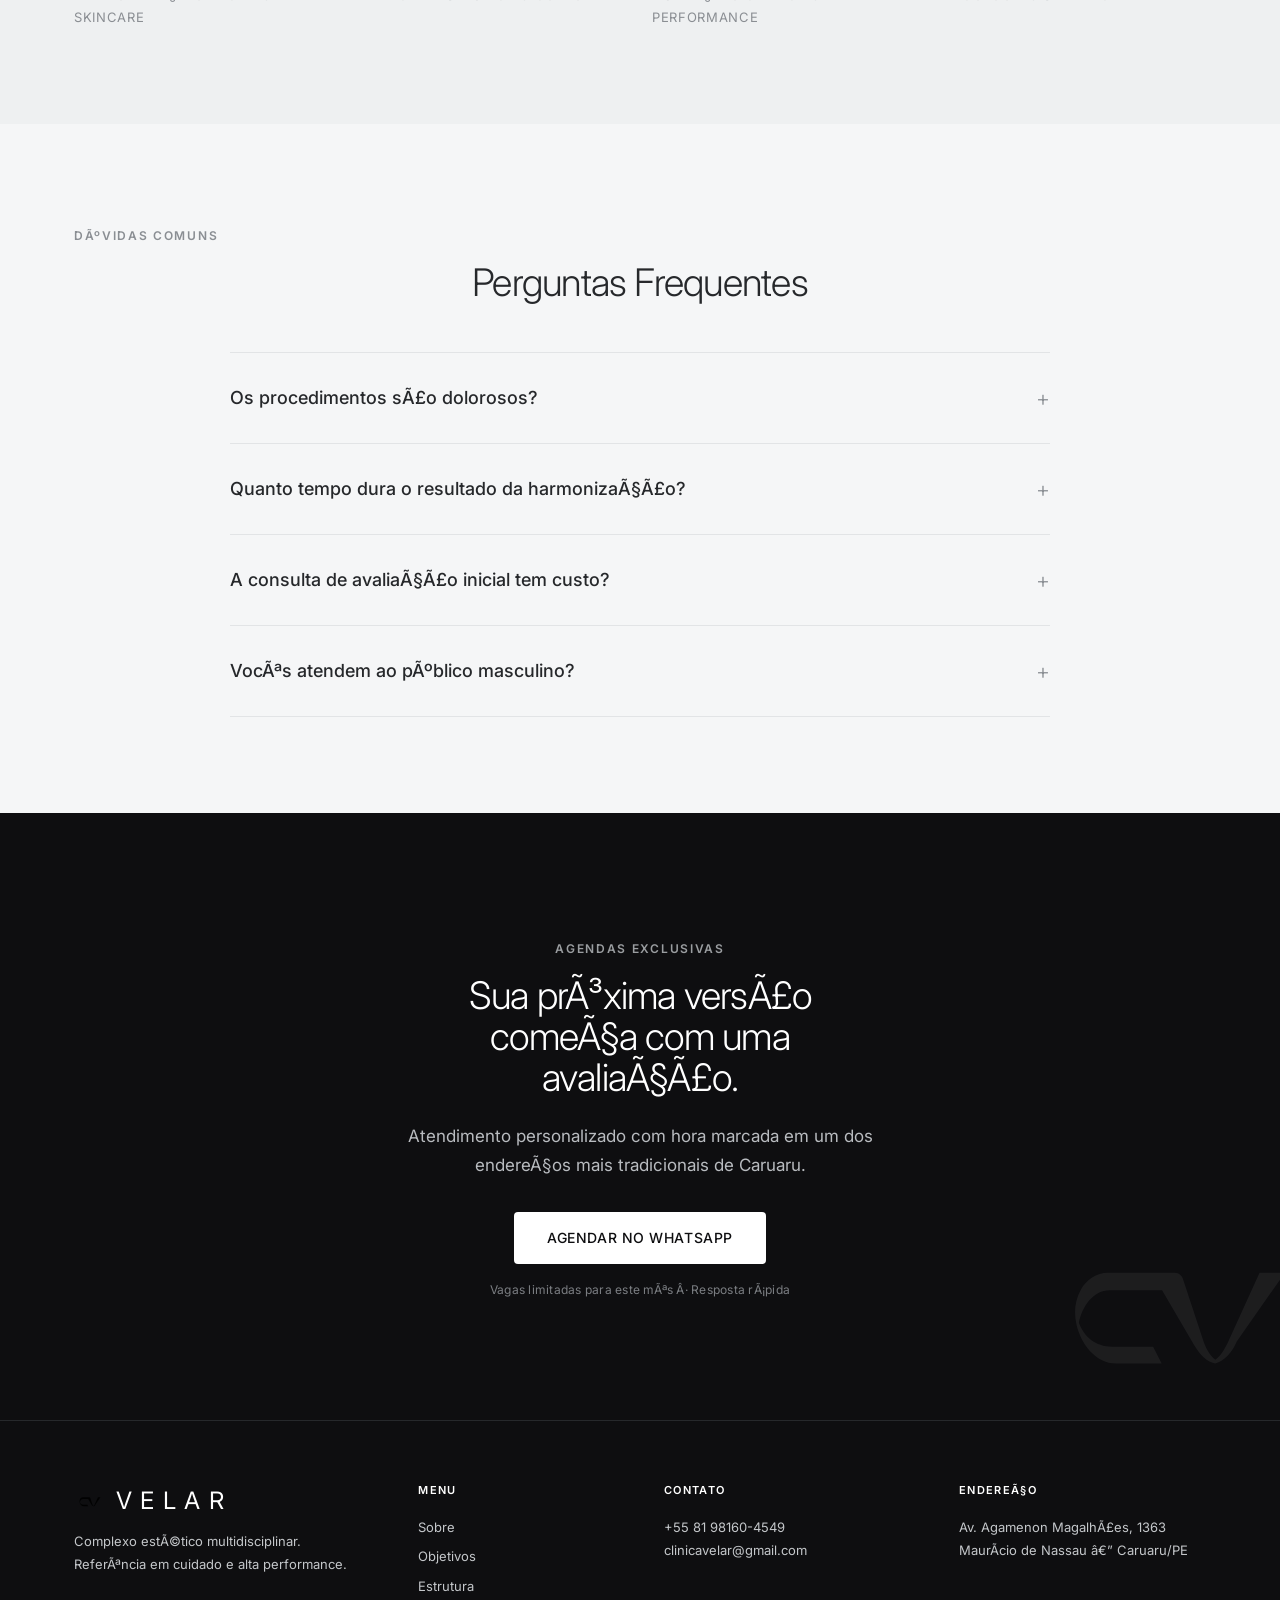
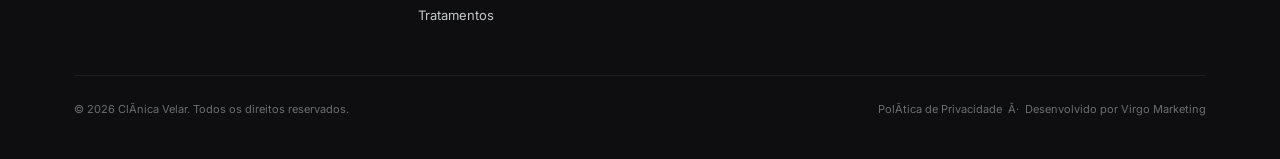
==== commit 72993344: "Instala Google Tag Manager (GTM-T8855MFS) em todas as páginas e adiciona conversão personalizada "co" ====
--- a/index.html
+++ b/index.html
@@ -1,6 +1,13 @@
 <!DOCTYPE html>
 <html lang="pt-BR">
 <head>
+  <!-- Google Tag Manager -->
+  <script>(function(w,d,s,l,i){w[l]=w[l]||[];w[l].push({'gtm.start':
+  new Date().getTime(),event:'gtm.js'});var f=d.getElementsByTagName(s)[0],
+  j=d.createElement(s),dl=l!='dataLayer'?'&l='+l:'';j.async=true;j.src=
+  'https://www.googletagmanager.com/gtm.js?id='+i+dl;f.parentNode.insertBefore(j,f);
+  })(window,document,'script','dataLayer','GTM-T8855MFS');</script>
+  <!-- End Google Tag Manager -->
   <!-- Meta Pixel Code -->
   <script>
     !function(f,b,e,v,n,t,s)
@@ -1097,6 +1104,10 @@
   </script>
 </head>
 <body>
+  <!-- Google Tag Manager (noscript) -->
+  <noscript><iframe src="https://www.googletagmanager.com/ns.html?id=GTM-T8855MFS"
+  height="0" width="0" style="display:none;visibility:hidden"></iframe></noscript>
+  <!-- End Google Tag Manager (noscript) -->
 
   <!-- HEADER -->
   <header>
@@ -1843,5 +1854,6 @@
     // Initialize Deck
     initDeck('all');
   </script>
+  <script src="Assets/js/lead-capture.js" defer></script>
 </body>
 </html>
